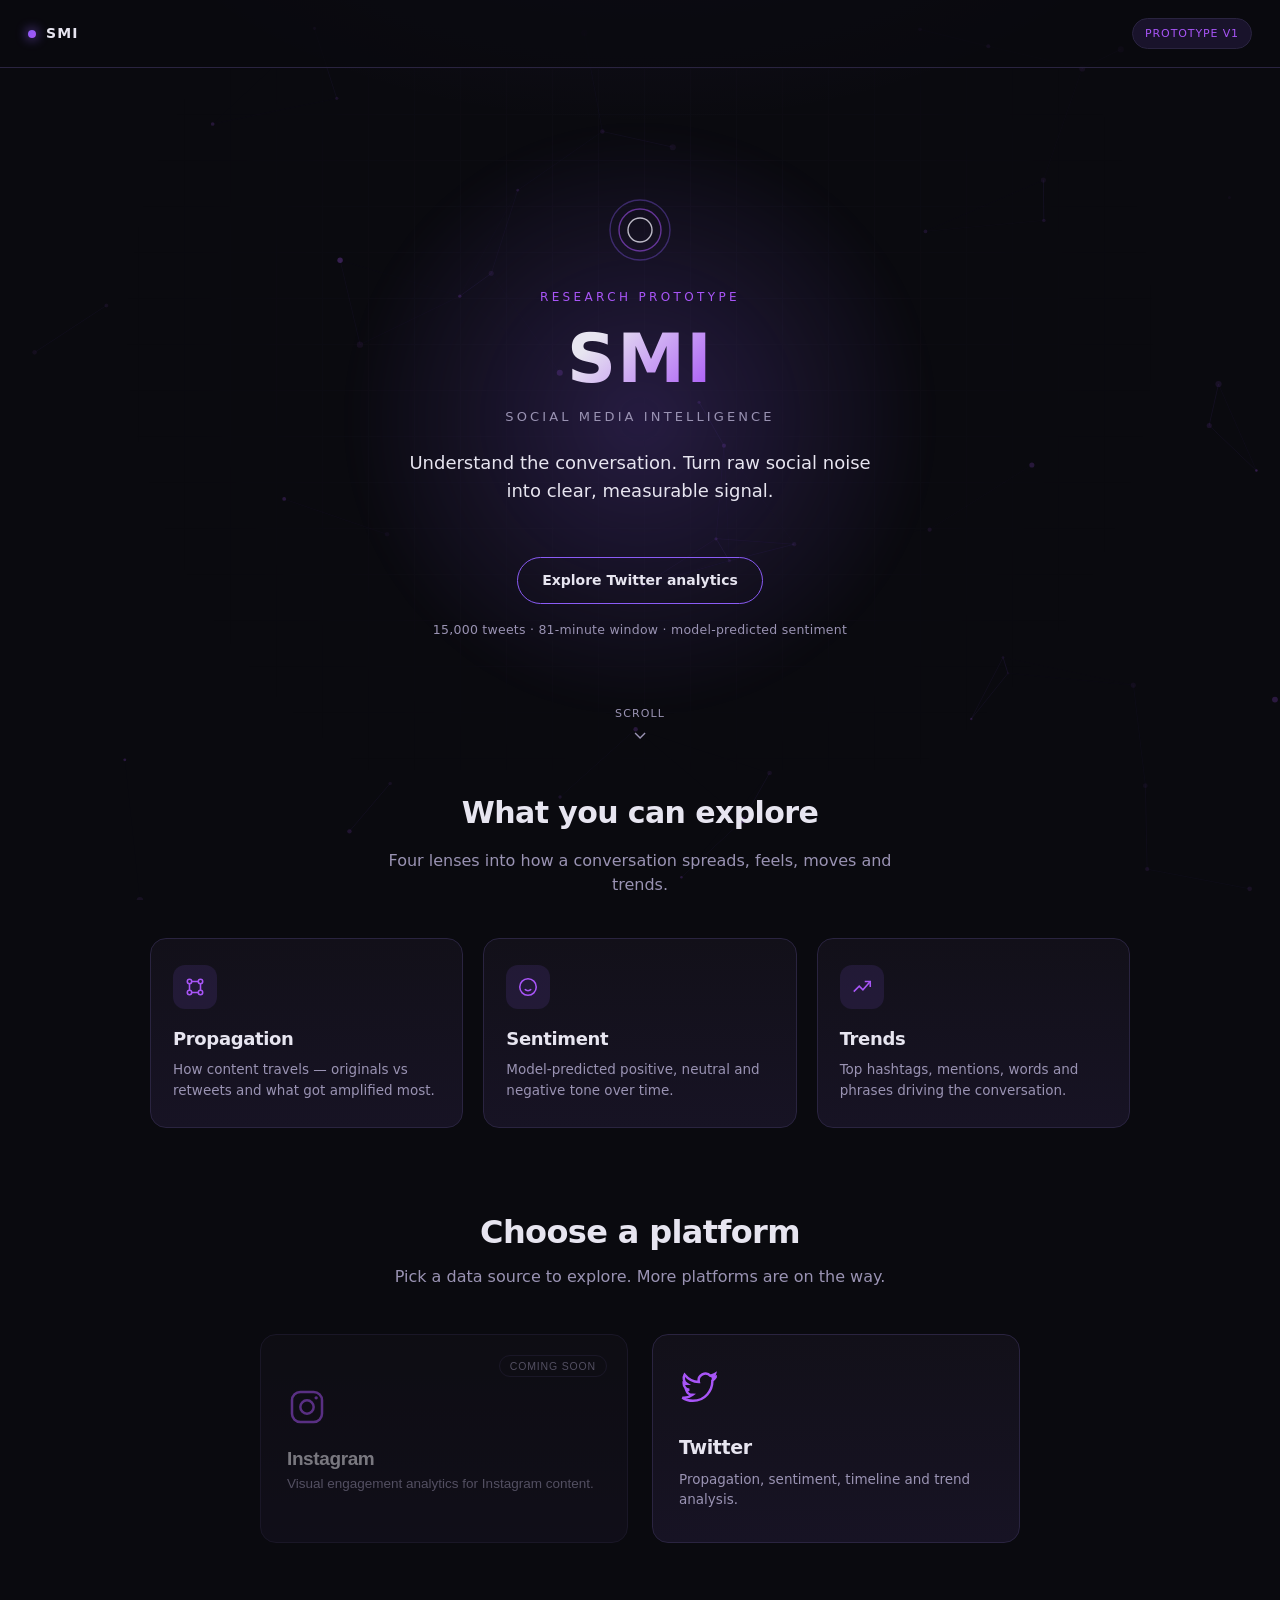
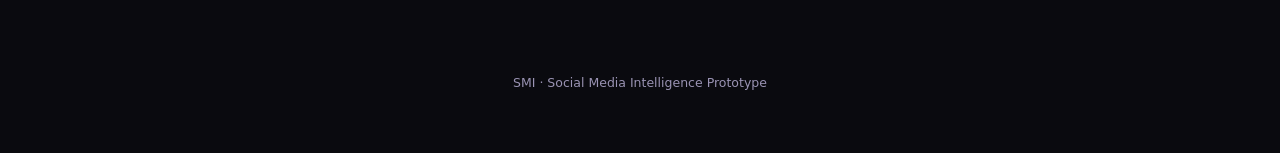
==== Frontend/index.html @ e68ddfcb "Add responsive Flask dashboard frontend, backend API, and consolidated sentiment model - Backend: Fl" ====
<!DOCTYPE html>
<html lang="en">
<head>
  <meta charset="UTF-8" />
  <meta name="viewport" content="width=device-width, initial-scale=1.0, maximum-scale=1.0, user-scalable=no, viewport-fit=cover" />
  <title>SMI — Social Media Intelligence</title>
  <link rel="stylesheet" href="assets/styles.css" />
</head>
<body>

<header class="site-header" id="header"></header>

<section class="hero">
  <div class="hero-glow" aria-hidden="true"></div>
  <div class="hero-grid" aria-hidden="true"></div>

  <div class="mark hero-in" style="--d:0.05s" aria-hidden="true">
    <svg width="64" height="64" viewBox="0 0 64 64" fill="none">
      <circle cx="32" cy="32" r="30" stroke="#8b5cf6" stroke-width="1.4" opacity="0.35"/>
      <circle cx="32" cy="32" r="21" stroke="#a855f7" stroke-width="1.4" opacity="0.55"/>
      <circle cx="32" cy="32" r="12" stroke="#e7e5f0" stroke-width="1.4" opacity="0.8"/>
    </svg>
  </div>

  <div class="hero-eyebrow hero-in" style="--d:0.12s">Research Prototype</div>
  <div class="wordmark hero-in" style="--d:0.18s">SMI</div>
  <div class="wordmark-sub hero-in" style="--d:0.24s">Social Media Intelligence</div>

  <p class="tagline hero-in" style="--d:0.32s">
    Understand the conversation. Turn raw social noise into clear,
    measurable signal.
  </p>

  <div class="hero-actions hero-in" style="--d:0.42s">
    <a class="btn" href="twitter.html">Explore Twitter analytics</a>
    <span class="hero-meta">15,000 tweets &middot; 81-minute window &middot; model-predicted sentiment</span>
  </div>

  <div class="scroll-cue" aria-hidden="true">
    <span>Scroll</span>
    <svg width="14" height="14" viewBox="0 0 14 14" fill="none"><path d="M2 5L7 10L12 5" stroke="currentColor" stroke-width="1.4"/></svg>
  </div>
</section>

<section class="container capabilities">
  <h2 class="reveal">What you can explore</h2>
  <p class="cap-sub reveal">Four lenses into how a conversation spreads, feels, moves and trends.</p>

  <div class="cap-grid">
    <a class="cap-card reveal" href="twitter.html">
      <div class="icon-wrap" aria-hidden="true">
        <svg width="22" height="22" viewBox="0 0 24 24" fill="none" stroke="currentColor" stroke-width="1.7">
          <circle cx="6" cy="6" r="2.4"/><circle cx="18" cy="6" r="2.4"/><circle cx="6" cy="18" r="2.4"/><circle cx="18" cy="18" r="2.4"/>
          <path d="M8 6h8M6 8v8M18 8v8M8 18h8"/>
        </svg>
      </div>
      <h3>Propagation</h3>
      <p>How content travels — originals vs retweets and what got amplified most.</p>
    </a>

    <a class="cap-card reveal" href="twitter.html">
      <div class="icon-wrap" aria-hidden="true">
        <svg width="22" height="22" viewBox="0 0 24 24" fill="none" stroke="currentColor" stroke-width="1.7">
          <circle cx="12" cy="12" r="9"/>
          <path d="M8.5 14.5c1 1 2.2 1.5 3.5 1.5s2.5-.5 3.5-1.5"/>
          <path d="M8.5 9.5h.01M15.5 9.5h.01"/>
        </svg>
      </div>
      <h3>Sentiment</h3>
      <p>Model-predicted positive, neutral and negative tone over time.</p>
    </a>

    <a class="cap-card reveal" href="twitter.html">
      <div class="icon-wrap" aria-hidden="true">
        <svg width="22" height="22" viewBox="0 0 24 24" fill="none" stroke="currentColor" stroke-width="1.7">
          <path d="M3 17l6-6 4 4 8-9"/>
          <path d="M15 6h6v6"/>
        </svg>
      </div>
      <h3>Trends</h3>
      <p>Top hashtags, mentions, words and phrases driving the conversation.</p>
    </a>
  </div>
</section>

<section class="chooser container">
  <h2 class="reveal">Choose a platform</h2>
  <p class="chooser-sub reveal">Pick a data source to explore. More platforms are on the way.</p>

  <div class="platform-grid">
    <button class="platform-card disabled reveal" type="button" aria-disabled="true" aria-label="Instagram analytics, coming soon">
      <span class="badge">Coming soon</span>
      <svg class="icon" viewBox="0 0 24 24" fill="none" stroke="currentColor" stroke-width="1.5">
        <rect x="3" y="3" width="18" height="18" rx="5"/>
        <circle cx="12" cy="12" r="4"/>
        <circle cx="17.5" cy="6.5" r="1" fill="currentColor" stroke="none"/>
      </svg>
      <h3>Instagram</h3>
      <p>Visual engagement analytics for Instagram content.</p>
    </button>

    <a class="platform-card reveal" href="twitter.html" aria-label="Open Twitter analytics">
      <svg class="icon" viewBox="0 0 24 24" fill="none" stroke="currentColor" stroke-width="1.5">
        <path d="M22 5.9c-.7.3-1.5.6-2.3.7.8-.5 1.5-1.3 1.8-2.3-.8.5-1.7.8-2.6 1a4.1 4.1 0 0 0-7 3.7A11.6 11.6 0 0 1 3.4 4.6a4.1 4.1 0 0 0 1.3 5.5c-.7 0-1.3-.2-1.9-.5v.1a4.1 4.1 0 0 0 3.3 4 4.2 4.2 0 0 1-1.8.1 4.1 4.1 0 0 0 3.8 2.9A8.3 8.3 0 0 1 2 18.4a11.6 11.6 0 0 0 6.3 1.9c7.5 0 11.7-6.3 11.7-11.7v-.5c.8-.6 1.5-1.3 2-2.1Z"/>
      </svg>
      <h3>Twitter</h3>
      <p>Propagation, sentiment, timeline and trend analysis.</p>
    </a>
  </div>
</section>

<footer class="site-footer container">
  <span class="footer-brand">SMI</span> &middot; Social Media Intelligence Prototype  
</footer>

<script src="assets/app.js"></script>
<script>
  SMI.renderHeader(document.getElementById("header"), { tag: "Prototype v1" });
  SMI.initReveal();
</script>
</body>
</html>
---- Frontend/assets/styles.css ----
/* ============================================================
   SMI Dashboard — shared theme
   ============================================================ */

:root {
  --bg: #0a0a0f;
  --surface: #121019;
  --surface-2: #171324;
  --border: #2a2440;
  --accent: #8b5cf6;
  --accent-2: #a855f7;
  --accent-soft: rgba(139, 92, 246, 0.12);
  --text: #e7e5f0;
  --text-dim: #9a93b3;
  --positive: #34d399;
  --neutral: #a855f7;
  --negative: #f87171;

  --ease: cubic-bezier(0.22, 1, 0.36, 1);
  --dur-fast: 180ms;
  --dur-med: 320ms;
  --dur-slow: 650ms;
}

* {
  box-sizing: border-box;
}

html {
  scroll-behavior: smooth;
}

body {
  margin: 0;
  position: relative;
  z-index: 0;
  background: var(--bg);
  color: var(--text);
  font-family: "Inter", "Geist", system-ui, -apple-system, "Segoe UI", sans-serif;
  font-weight: 400;
  line-height: 1.55;
  -webkit-font-smoothing: antialiased;
  min-height: 100vh;
  background-image:
    radial-gradient(ellipse 900px 500px at 50% -10%, rgba(139, 92, 246, 0.10), transparent 60%);
  background-repeat: no-repeat;
}

h1, h2, h3, h4 {
  font-weight: 700;
  letter-spacing: -0.02em;
  margin: 0 0 0.4em 0;
  color: var(--text);
}

a {
  color: inherit;
  text-decoration: none;
}

p {
  color: var(--text-dim);
  margin: 0 0 1em 0;
}

.container {
  max-width: 1180px;
  margin: 0 auto;
  padding: 0 28px;
}

/* ---------------- Header / nav ---------------- */

.site-header {
  position: sticky;
  top: 0;
  z-index: 40;
  display: flex;
  align-items: center;
  justify-content: space-between;
  padding: 18px 28px;
  background: rgba(10, 10, 15, 0.75);
  backdrop-filter: blur(10px);
  border-bottom: 1px solid var(--border);
}

.site-header .brand {
  display: flex;
  align-items: center;
  gap: 10px;
  font-weight: 700;
  letter-spacing: 0.08em;
  font-size: 14px;
  text-transform: uppercase;
  color: var(--text);
}

.site-header .brand .dot {
  width: 8px;
  height: 8px;
  border-radius: 50%;
  background: linear-gradient(135deg, var(--accent), var(--accent-2));
  box-shadow: 0 0 12px var(--accent);
}

.back-link {
  display: inline-flex;
  align-items: center;
  gap: 6px;
  font-size: 14px;
  color: var(--text-dim);
  padding: 8px 14px;
  border-radius: 999px;
  border: 1px solid var(--border);
  transition: color var(--dur-fast) var(--ease), border-color var(--dur-fast) var(--ease), background var(--dur-fast) var(--ease);
}

.back-link:hover {
  color: var(--text);
  border-color: var(--accent);
  background: var(--accent-soft);
}

.page-title-block {
  padding: 56px 0 28px 0;
}

.page-title-block .eyebrow {
  display: inline-block;
  font-size: 12px;
  letter-spacing: 0.14em;
  text-transform: uppercase;
  color: var(--accent-2);
  margin-bottom: 10px;
}

.page-title-block h1 {
  font-size: clamp(28px, 4vw, 40px);
}

.page-title-block .sub {
  max-width: 620px;
  font-size: 15px;
}

/* ---------------- Buttons ---------------- */

.btn {
  display: inline-flex;
  align-items: center;
  justify-content: center;
  gap: 8px;
  font-family: inherit;
  font-weight: 600;
  font-size: 14px;
  padding: 12px 24px;
  border-radius: 999px;
  border: 1px solid var(--accent);
  background: transparent;
  color: var(--text);
  cursor: pointer;
  position: relative;
  overflow: hidden;
  transition: color var(--dur-fast) var(--ease), border-color var(--dur-fast) var(--ease), box-shadow var(--dur-fast) var(--ease), transform var(--dur-fast) var(--ease);
}

.btn::before {
  content: "";
  position: absolute;
  inset: 0;
  background: linear-gradient(135deg, var(--accent), var(--accent-2));
  opacity: 0;
  transition: opacity var(--dur-fast) var(--ease);
  z-index: -1;
}

.btn:hover {
  box-shadow: 0 0 24px rgba(139, 92, 246, 0.35);
  transform: translateY(-2px);
}

.btn:hover::before {
  opacity: 0.16;
}

.btn:active {
  transform: translateY(0);
}

/* ---------------- Cards ---------------- */

.card {
  background: linear-gradient(180deg, var(--surface), var(--surface-2));
  border: 1px solid var(--border);
  border-radius: 16px;
  padding: 24px;
  position: relative;
  transition: transform var(--dur-med) var(--ease), border-color var(--dur-med) var(--ease), box-shadow var(--dur-med) var(--ease);
}

.card:hover {
  transform: translateY(-4px);
  border-color: rgba(139, 92, 246, 0.55);
  box-shadow: 0 12px 32px -12px rgba(139, 92, 246, 0.30);
}

/* reveal-on-scroll base state */
.reveal {
  opacity: 0;
  transform: translateY(16px);
  transition: opacity var(--dur-slow) var(--ease), transform var(--dur-slow) var(--ease);
}

.reveal.is-visible {
  opacity: 1;
  transform: translateY(0);
}

/* ---------------- KPI cards ---------------- */

.kpi-grid {
  display: grid;
  grid-template-columns: repeat(auto-fit, minmax(190px, 1fr));
  gap: 16px;
  margin-bottom: 32px;
}

.kpi-card {
  background: linear-gradient(180deg, var(--surface), var(--surface-2));
  border: 1px solid var(--border);
  border-radius: 16px;
  padding: 20px 22px;
  transition: transform var(--dur-med) var(--ease), border-color var(--dur-med) var(--ease);
}

.kpi-card:hover {
  transform: translateY(-3px);
  border-color: rgba(139, 92, 246, 0.5);
}

.kpi-card .label {
  font-size: 12px;
  letter-spacing: 0.08em;
  text-transform: uppercase;
  color: var(--text-dim);
  margin-bottom: 8px;
}

.kpi-card .value {
  font-size: 28px;
  font-weight: 700;
  color: var(--text);
  letter-spacing: -0.01em;
  background: linear-gradient(135deg, var(--text), var(--accent-2));
  -webkit-background-clip: text;
  background-clip: text;
}

.kpi-card .value.static-text {
  font-size: 16px;
  -webkit-text-fill-color: initial;
  background: none;
  color: var(--text);
}

/* ---------------- Chart panels ---------------- */

.chart-panel {
  margin-bottom: 28px;
}

.chart-panel h3 {
  font-size: 15px;
  font-weight: 600;
  color: var(--text);
  margin-bottom: 4px;
}

.chart-panel .chart-note {
  font-size: 13px;
  color: var(--text-dim);
  margin-bottom: 14px;
}

.chart-wrap {
  position: relative;
  height: 320px;
}

.chart-wrap.short {
  height: 260px;
}

.charts-grid {
  display: grid;
  grid-template-columns: repeat(auto-fit, minmax(360px, 1fr));
  gap: 20px;
  margin-bottom: 28px;
}

/* ---------------- Tables ---------------- */

.data-table {
  width: 100%;
  border-collapse: collapse;
  font-size: 13.5px;
}

.data-table th {
  text-align: left;
  color: var(--text-dim);
  font-weight: 600;
  font-size: 11.5px;
  letter-spacing: 0.06em;
  text-transform: uppercase;
  padding: 10px 12px;
  border-bottom: 1px solid var(--border);
}

.data-table td {
  padding: 10px 12px;
  border-bottom: 1px solid rgba(42, 36, 64, 0.5);
  color: var(--text);
  vertical-align: top;
}

.data-table tr:hover td {
  background: var(--accent-soft);
}

.data-table td.truncate {
  max-width: 420px;
  overflow: hidden;
  text-overflow: ellipsis;
  white-space: nowrap;
}

/* ---------------- Limitations banner ---------------- */

.limitations-banner {
  margin-top: 36px;
  margin-bottom: 20px;
  padding: 16px 20px;
  border: 1px solid var(--border);
  border-left: 3px solid var(--accent);
  border-radius: 12px;
  background: var(--surface);
  font-size: 13px;
  color: var(--text-dim);
}

.limitations-banner strong {
  color: var(--text);
  display: block;
  margin-bottom: 6px;
  font-size: 13px;
}

.limitations-banner ul {
  margin: 6px 0 0 0;
  padding-left: 18px;
}

.limitations-banner li {
  margin-bottom: 3px;
}

/* ---------------- States: loading / error ---------------- */

.state-msg {
  display: flex;
  flex-direction: column;
  align-items: center;
  justify-content: center;
  gap: 10px;
  padding: 60px 20px;
  color: var(--text-dim);
  text-align: center;
}

.state-msg .spinner {
  width: 22px;
  height: 22px;
  border-radius: 50%;
  border: 2px solid var(--border);
  border-top-color: var(--accent);
  animation: spin 800ms linear infinite;
}

@keyframes spin {
  to { transform: rotate(360deg); }
}

.state-msg.error {
  color: var(--negative);
}

.state-msg .hint {
  font-size: 12.5px;
  color: var(--text-dim);
}

code.inline {
  background: var(--surface-2);
  border: 1px solid var(--border);
  border-radius: 6px;
  padding: 2px 6px;
  font-size: 12px;
}

/* ---------------- Footer ---------------- */

footer.site-footer {
  padding: 40px 0 60px 0;
  text-align: center;
  color: var(--text-dim);
  font-size: 12.5px;
}

/* ---------------- Landing page ---------------- */

.hero {
  position: relative;
  min-height: 78vh;
  display: flex;
  flex-direction: column;
  align-items: center;
  justify-content: center;
  text-align: center;
  padding: 40px 24px;
  overflow: hidden;
}

.hero-glow {
  position: absolute;
  top: 50%;
  left: 50%;
  width: 640px;
  height: 640px;
  transform: translate(-50%, -50%);
  background: radial-gradient(circle, rgba(139, 92, 246, 0.22), transparent 65%);
  filter: blur(10px);
  animation: pulse-glow 7s ease-in-out infinite;
  pointer-events: none;
}

@keyframes pulse-glow {
  0%, 100% { opacity: 0.7; transform: translate(-50%, -50%) scale(1); }
  50% { opacity: 1; transform: translate(-50%, -50%) scale(1.08); }
}

.mark {
  position: relative;
  display: flex;
  gap: 6px;
  margin-bottom: 26px;
  animation: float-mark 6s ease-in-out infinite;
}

/* faint drifting "node" field behind everything (complementary, not focal) */
#bg-canvas {
  position: fixed;
  inset: 0;
  z-index: -1;
  pointer-events: none;
}

@keyframes float-mark {
  0%, 100% { transform: translateY(0); }
  50% { transform: translateY(-6px); }
}

.mark svg { display: block; }

.wordmark {
  font-size: clamp(40px, 8vw, 68px);
  font-weight: 700;
  letter-spacing: 0.02em;
  line-height: 1;
  background: linear-gradient(135deg, var(--text) 20%, var(--accent-2) 100%);
  -webkit-background-clip: text;
  background-clip: text;
  -webkit-text-fill-color: transparent;
}

.wordmark-sub {
  margin-top: 14px;
  font-size: 13px;
  letter-spacing: 0.24em;
  text-transform: uppercase;
  color: var(--text-dim);
}

.tagline {
  margin-top: 22px;
  font-size: 18px;
  color: var(--text);
  font-weight: 400;
  max-width: 480px;
}

.scroll-cue {
  position: absolute;
  bottom: 28px;
  left: 50%;
  transform: translateX(-50%);
  display: flex;
  flex-direction: column;
  align-items: center;
  gap: 6px;
  font-size: 11px;
  letter-spacing: 0.1em;
  text-transform: uppercase;
  color: var(--text-dim);
  animation: bob 2.2s ease-in-out infinite;
}

@keyframes bob {
  0%, 100% { transform: translate(-50%, 0); }
  50% { transform: translate(-50%, 6px); }
}

.chooser {
  padding: 70px 0 90px 0;
}

.chooser h2 {
  text-align: center;
  font-size: clamp(24px, 3.4vw, 32px);
  margin-bottom: 8px;
}

.chooser .chooser-sub {
  text-align: center;
  margin-bottom: 44px;
}

.platform-grid {
  display: grid;
  grid-template-columns: repeat(auto-fit, minmax(280px, 1fr));
  gap: 24px;
  max-width: 760px;
  margin: 0 auto;
}

.platform-card {
  background: linear-gradient(180deg, var(--surface), var(--surface-2));
  border: 1px solid var(--border);
  border-radius: 16px;
  padding: 32px 26px;
  text-align: left;
  cursor: pointer;
  transition: transform var(--dur-med) var(--ease), border-color var(--dur-med) var(--ease), box-shadow var(--dur-med) var(--ease);
  position: relative;
  overflow: hidden;
}

.platform-card:not(.disabled):hover {
  transform: translateY(-4px);
  border-color: var(--accent);
  box-shadow: 0 16px 40px -16px rgba(139, 92, 246, 0.4);
}

.platform-card .icon {
  width: 40px;
  height: 40px;
  margin-bottom: 18px;
  color: var(--accent-2);
}

.platform-card h3 {
  font-size: 19px;
  margin-bottom: 6px;
}

.platform-card p {
  font-size: 13.5px;
  margin: 0;
}

.platform-card.disabled {
  cursor: not-allowed;
  opacity: 0.5;
}

.platform-card .badge {
  position: absolute;
  top: 20px;
  right: 20px;
  font-size: 10.5px;
  letter-spacing: 0.08em;
  text-transform: uppercase;
  padding: 4px 10px;
  border-radius: 999px;
  border: 1px solid var(--border);
  color: var(--text-dim);
}

/* ---------------- Hub option cards ---------------- */

.option-grid {
  display: grid;
  grid-template-columns: repeat(auto-fit, minmax(240px, 1fr));
  gap: 20px;
  padding-bottom: 60px;
}

.option-card {
  background: linear-gradient(180deg, var(--surface), var(--surface-2));
  border: 1px solid var(--border);
  border-radius: 16px;
  padding: 28px 24px;
  display: block;
  transition: transform var(--dur-med) var(--ease), border-color var(--dur-med) var(--ease), box-shadow var(--dur-med) var(--ease);
}

.option-card:hover {
  transform: translateY(-4px);
  border-color: var(--accent);
  box-shadow: 0 16px 40px -16px rgba(139, 92, 246, 0.4);
  background: linear-gradient(180deg, var(--surface-2), var(--accent-soft));
}

.option-card .icon-wrap {
  width: 44px;
  height: 44px;
  border-radius: 12px;
  display: flex;
  align-items: center;
  justify-content: center;
  background: var(--accent-soft);
  color: var(--accent-2);
  margin-bottom: 18px;
}

.option-card h3 {
  font-size: 18px;
  margin-bottom: 6px;
}

.option-card p {
  font-size: 13.5px;
  margin: 0;
}

/* ---------------- Responsive ---------------- */

/* Tablet and below */
@media (max-width: 960px) {
  .container { padding: 0 22px; }
  .site-header { padding: 16px 22px; }
  .charts-grid { grid-template-columns: repeat(auto-fit, minmax(300px, 1fr)); }
}

/* Large phone and below */
@media (max-width: 760px) {
  .page-title-block { padding: 40px 0 22px; }
  .chooser { padding: 56px 0 72px; }
  .card { padding: 20px; }
  .kpi-grid { grid-template-columns: repeat(2, 1fr); }
  .charts-grid { grid-template-columns: 1fr; }
  .platform-grid { grid-template-columns: 1fr; max-width: 420px; }
  .option-grid { grid-template-columns: 1fr; }
  .cap-grid { grid-template-columns: 1fr; max-width: 420px; }
  .chart-wrap { height: 280px; }
  .chart-wrap.short { height: 240px; }
  .hero { min-height: 70vh; padding: 32px 18px; }
  .site-header { flex-wrap: wrap; gap: 10px; }
  .data-table { display: block; width: 100%; overflow-x: auto; }
  .net-svg { width: 680px; max-width: none; }
}

/* Small phone */
@media (max-width: 480px) {
  .container { padding: 0 16px; }
  .site-header { padding: 12px 16px; }
  .site-header .brand { font-size: 12px; }
  .brand-tag { display: none; }
  .kpi-grid { grid-template-columns: 1fr 1fr; }
  .kpi-card { padding: 16px; }
  .kpi-card .value { font-size: 22px; }
  .hero-glow { width: 86vw; height: 86vw; }
  .wordmark { letter-spacing: 0; }
  .chart-wrap { height: 240px; }
  .chart-wrap.short { height: 210px; }
  .page-title-block h1 { font-size: 26px; }
  .footer-brand { display: block; }
  .cap-card,
  .option-card,
  .platform-card { padding: 22px 18px; }
}

/* Very small phone */
@media (max-width: 360px) {
  .kpi-grid { grid-template-columns: 1fr; }
}

/* ---------------- Reduced motion ---------------- */

@media (prefers-reduced-motion: reduce) {
  *, *::before, *::after {
    animation-duration: 0.001ms !important;
    animation-iteration-count: 1 !important;
    transition-duration: 0.001ms !important;
    scroll-behavior: auto !important;
  }
  .reveal {
    transform: none !important;
  }
  .card:hover, .kpi-card:hover, .platform-card:hover, .option-card:hover, .btn:hover {
    transform: none !important;
  }
  .net-pulse { display: none !important; }
}

/* ---------------- Header right cluster ---------------- */

.site-header .header-right {
  display: flex;
  align-items: center;
  gap: 12px;
}

.brand-tag {
  font-size: 11px;
  letter-spacing: 0.08em;
  text-transform: uppercase;
  color: var(--accent-2);
  padding: 6px 12px;
  border-radius: 999px;
  border: 1px solid var(--border);
  background: var(--accent-soft);
}

/* ---------------- Landing: enhanced branding ---------------- */

.hero-grid {
  position: absolute;
  inset: 0;
  background-image:
    linear-gradient(var(--border) 1px, transparent 1px),
    linear-gradient(90deg, var(--border) 1px, transparent 1px);
  background-size: 46px 46px;
  opacity: 0.16;
  -webkit-mask-image: radial-gradient(circle at 50% 38%, #000 0%, transparent 68%);
  mask-image: radial-gradient(circle at 50% 38%, #000 0%, transparent 68%);
  pointer-events: none;
}

.hero-eyebrow {
  position: relative;
  font-size: 12px;
  letter-spacing: 0.28em;
  text-transform: uppercase;
  color: var(--accent-2);
  margin-bottom: 18px;
}

.hero-actions {
  position: relative;
  margin-top: 34px;
  display: flex;
  flex-direction: column;
  align-items: center;
  gap: 16px;
}

.hero-meta {
  font-size: 12.5px;
  letter-spacing: 0.02em;
  color: var(--text-dim);
}

/* staggered hero entrance (above the fold, so animate on load) */
.hero-in {
  opacity: 0;
  transform: translateY(16px);
  animation: hero-in var(--dur-slow) var(--ease) forwards;
  animation-delay: var(--d, 0s);
}

@keyframes hero-in {
  to { opacity: 1; transform: translateY(0); }
}

/* Capability teaser strip */
.capabilities {
  padding: 20px 0 10px 0;
}

.capabilities h2 {
  text-align: center;
  font-size: clamp(22px, 3vw, 30px);
}

.cap-sub {
  text-align: center;
  max-width: 560px;
  margin: 0 auto 40px auto;
}

.cap-grid {
  display: grid;
  grid-template-columns: repeat(auto-fit, minmax(240px, 1fr));
  gap: 20px;
  max-width: 980px;
  margin: 0 auto;
}

.cap-card {
  background: linear-gradient(180deg, var(--surface), var(--surface-2));
  border: 1px solid var(--border);
  border-radius: 16px;
  padding: 26px 22px;
  display: block;
  transition: transform var(--dur-med) var(--ease), border-color var(--dur-med) var(--ease), box-shadow var(--dur-med) var(--ease), background var(--dur-med) var(--ease);
}

.cap-card:hover {
  transform: translateY(-4px);
  border-color: var(--accent);
  box-shadow: 0 16px 40px -16px rgba(139, 92, 246, 0.4);
  background: linear-gradient(180deg, var(--surface-2), var(--accent-soft));
}

.cap-card .icon-wrap {
  width: 44px;
  height: 44px;
  border-radius: 12px;
  display: flex;
  align-items: center;
  justify-content: center;
  background: var(--accent-soft);
  color: var(--accent-2);
  margin-bottom: 16px;
}

.cap-card h3 {
  font-size: 18px;
  margin-bottom: 6px;
}

.cap-card p {
  font-size: 13.5px;
  margin: 0;
}

/* ---------------- Smooth page fade ---------------- */

body {
  animation: page-fade-in var(--dur-slow) var(--ease) both;
}

@keyframes page-fade-in {
  from { opacity: 0; transform: translateY(10px); }
  to { opacity: 1; transform: none; }
}

body.is-leaving {
  opacity: 0;
  transform: translateY(-6px);
  transition: opacity 0.32s var(--ease), transform 0.32s var(--ease);
}

/* ---------------- Propagation network ---------------- */

.net-wrap {
  width: 100%;
  max-width: 860px;
  margin: 6px auto 0;
  overflow-x: auto;
  -webkit-overflow-scrolling: touch;
}

.net-svg {
  width: 100%;
  max-width: 860px;
  height: auto;
  display: block;
  margin: 0 auto;
  overflow: visible;
}

.net-edge {
  fill: none;
  stroke: var(--border);
  stroke-width: 1.2;
  opacity: 0.55;
}

.net-edge.ring {
  stroke: rgba(139, 92, 246, 0.20);
  stroke-width: 1;
}

.net-pulse {
  fill: var(--accent-2);
  filter: drop-shadow(0 0 5px var(--accent));
}

.net-node {
  cursor: pointer;
}

.net-node .net-dot {
  fill: #7c3aed;
  stroke: var(--accent-2);
  stroke-width: 1.5;
  transition: filter var(--dur-fast) var(--ease), r var(--dur-fast) var(--ease);
}

.net-node.hub .net-dot {
  fill: var(--accent-2);
  stroke: #e9d5ff;
  stroke-width: 2;
}

.net-node:hover .net-dot {
  filter: drop-shadow(0 0 12px var(--accent));
}

.net-label {
  fill: var(--text-dim);
  font-size: 11px;
  font-family: inherit;
  pointer-events: none;
  transition: fill var(--dur-fast) var(--ease);
}

.net-node.hub .net-label {
  fill: var(--text);
  font-size: 13px;
  font-weight: 600;
}

.net-node:hover .net-label {
  fill: var(--text);
}

/* Stop the hero scroll-cue from sliding on desktop views */
@media (min-width: 961px) {
  .scroll-cue {
    animation: none;
  }
}
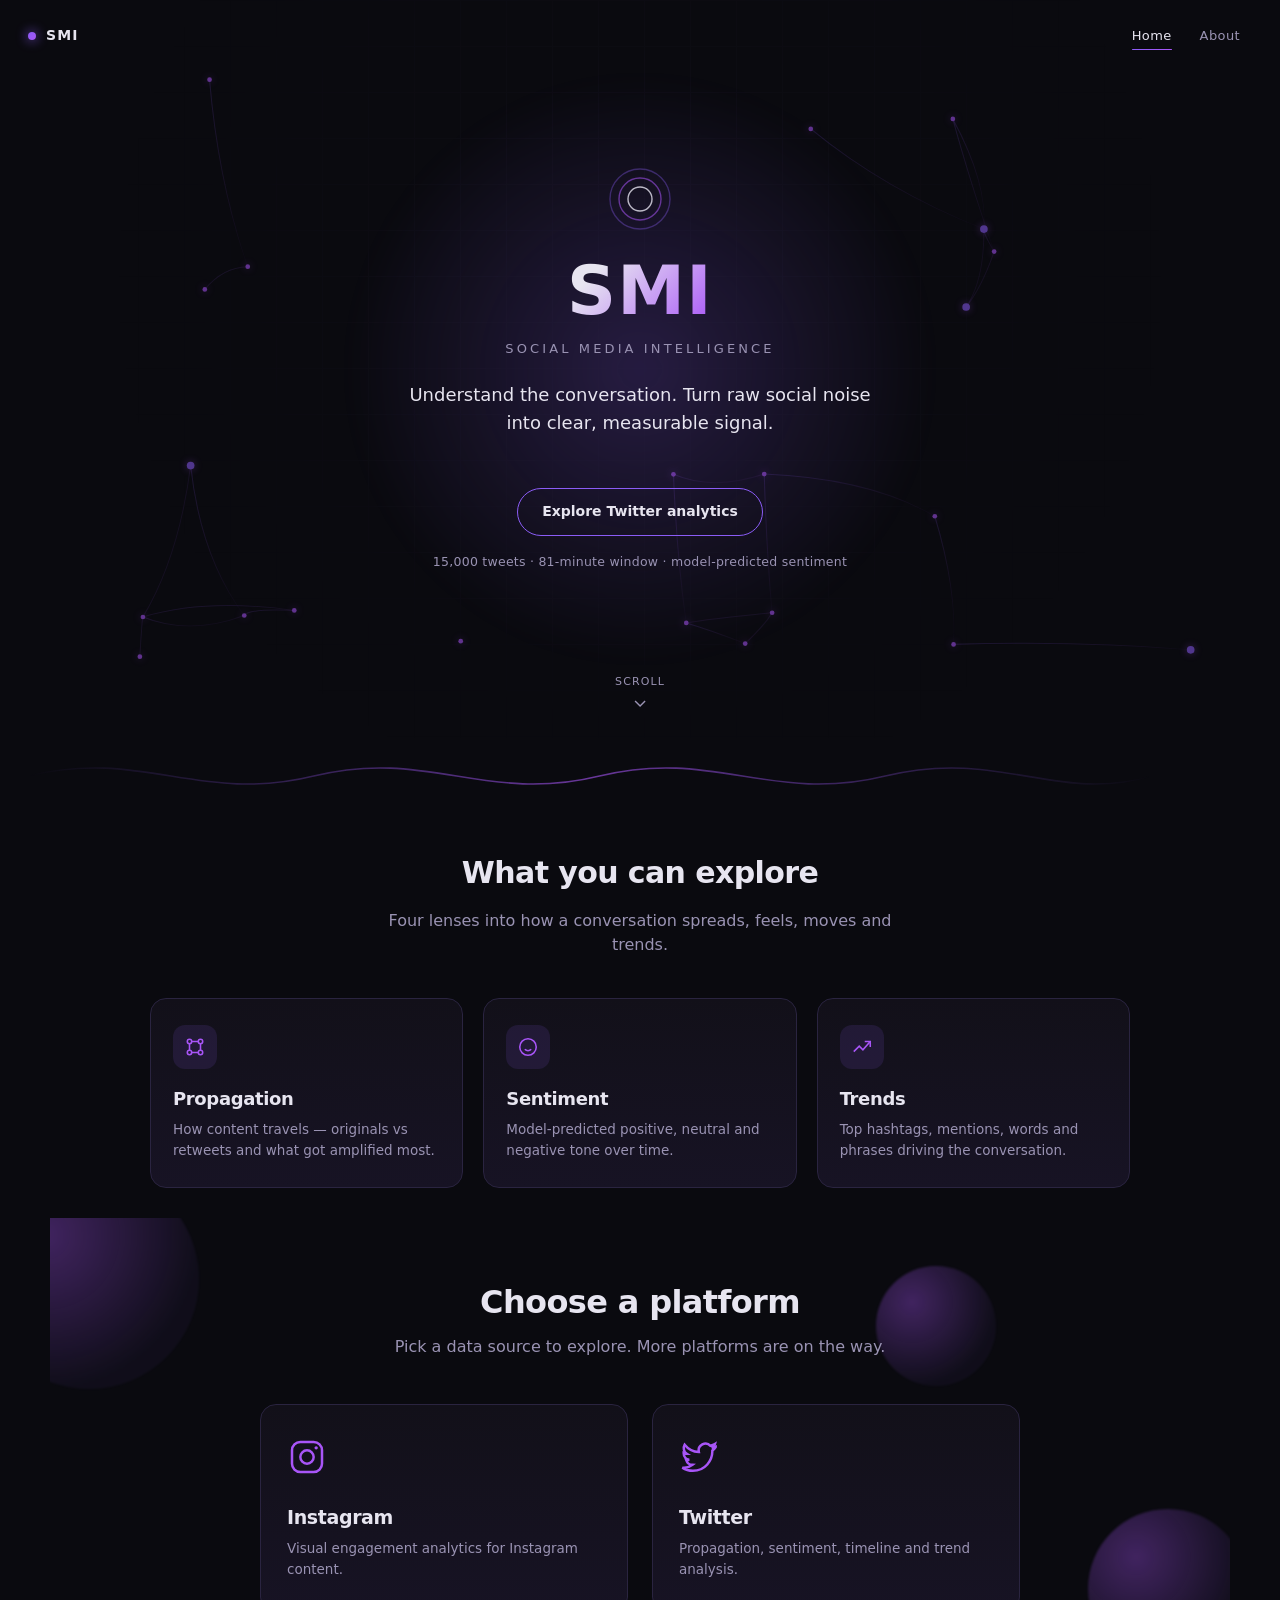
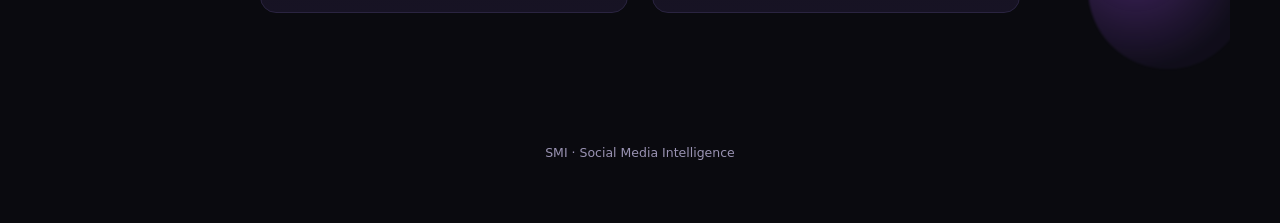
==== commit a137e80a: "update: apply responsive and styling changes across all pages" ====
--- a/Frontend/index.html
+++ b/Frontend/index.html
@@ -1,18 +1,197 @@
 <!DOCTYPE html>
 <html lang="en">
 <head>
-  <meta charset="UTF-8" />
-  <meta name="viewport" content="width=device-width, initial-scale=1.0, maximum-scale=1.0, user-scalable=no, viewport-fit=cover" />
-  <title>SMI — Social Media Intelligence</title>
-  <link rel="stylesheet" href="assets/styles.css" />
+<meta charset="UTF-8" />
+<meta name="viewport" content="width=device-width, initial-scale=1.0, maximum-scale=1.0, user-scalable=no, viewport-fit=cover" />
+<title>SMI — Social Media Intelligence</title>
+<style>
+/* ============================================================
+   SMI — theme tokens
+   ============================================================ */
+:root{
+  --bg:#0a0a0f; --surface:#121019; --surface-2:#171324; --border:#2a2440;
+  --accent:#8b5cf6; --accent-2:#a855f7; --accent-soft:rgba(139,92,246,.12);
+  --text:#e7e5f0; --text-dim:#9a93b3;
+  --positive:#34d399; --negative:#f87171;
+  --ease:cubic-bezier(.22,1,.36,1); --dur-fast:180ms; --dur-med:320ms; --dur-slow:650ms;
+}
+*{box-sizing:border-box}
+html{scroll-behavior:smooth}
+body{
+  margin:0; position:relative; z-index:0; background:var(--bg); color:var(--text);
+  font-family:"Inter","Geist",system-ui,-apple-system,"Segoe UI",sans-serif;
+  line-height:1.55; -webkit-font-smoothing:antialiased; min-height:100vh;
+  overflow-x:hidden;
+  animation:page-fade-in var(--dur-slow) var(--ease) both;
+}
+@keyframes page-fade-in{from{opacity:0;transform:translateY(10px)}to{opacity:1;transform:none}}
+body.is-leaving{opacity:0;transform:translateY(-6px);transition:opacity .32s var(--ease),transform .32s var(--ease)}
+h1,h2,h3,h4{font-weight:700;letter-spacing:-.02em;margin:0 0 .4em 0;color:var(--text)}
+a{color:inherit;text-decoration:none}
+p{color:var(--text-dim);margin:0 0 1em 0}
+.container{max-width:1180px;margin:0 auto;padding:0 28px;position:relative;z-index:1}
+
+/* ---------------- Header (no bar — flows with the page) ---------------- */
+.site-header{
+  position:absolute; top:0; left:0; right:0; z-index:40;
+  display:flex; align-items:center; justify-content:space-between;
+  padding:20px 28px;
+}
+.site-header .brand{display:flex;align-items:center;gap:10px;font-weight:700;letter-spacing:.08em;font-size:14px;text-transform:uppercase;color:var(--text)}
+.site-header .brand .dot{width:8px;height:8px;border-radius:50%;background:linear-gradient(135deg,var(--accent),var(--accent-2));box-shadow:0 0 12px var(--accent)}
+.site-header .header-nav{display:flex;align-items:center;gap:4px}
+.site-header .nav-link{
+  position:relative; font-size:13px; letter-spacing:.03em; color:var(--text-dim);
+  padding:6px 12px; border-radius:999px;
+  transition:color var(--dur-fast) var(--ease), background var(--dur-fast) var(--ease);
+}
+.site-header .nav-link:hover{color:var(--text); background:var(--accent-soft)}
+.site-header .nav-link.active{color:var(--text)}
+.site-header .nav-link.active::after{
+  content:""; position:absolute; left:12px; right:12px; bottom:2px; height:1px;
+  background:linear-gradient(90deg,var(--accent),var(--accent-2)); border-radius:1px;
+}
+
+/* ---------------- Ambient network canvas (whole page) ---------------- */
+#bg-canvas{position:fixed;inset:0;z-index:-2;pointer-events:none}
+
+/* ---------------- Drifting engagement glyphs (whole page) ---------------- */
+#signal-field{position:fixed;inset:0;z-index:-1;pointer-events:none;overflow:hidden}
+.signal-glyph{position:absolute;bottom:-40px;opacity:0;filter:drop-shadow(0 0 6px rgba(139,92,246,.25));animation:signal-rise linear infinite}
+@keyframes signal-rise{
+  0%{transform:translateY(0) scale(.8) rotate(0deg);opacity:0}
+  8%{opacity:.55}
+  85%{opacity:.35}
+  100%{transform:translateY(-115vh) scale(1.05) rotate(8deg);opacity:0}
+}
+
+/* ---------------- Hero ---------------- */
+.hero{position:relative;min-height:82vh;display:flex;flex-direction:column;align-items:center;justify-content:center;text-align:center;padding:40px 24px;overflow:hidden}
+.hero-glow{position:absolute;top:50%;left:50%;width:640px;height:640px;transform:translate(-50%,-50%);background:radial-gradient(circle,rgba(139,92,246,.22),transparent 65%);filter:blur(10px);animation:pulse-glow 7s ease-in-out infinite;pointer-events:none}
+@keyframes pulse-glow{0%,100%{opacity:.7;transform:translate(-50%,-50%) scale(1)}50%{opacity:1;transform:translate(-50%,-50%) scale(1.08)}}
+.hero-grid{position:absolute;inset:0;background-image:linear-gradient(var(--border) 1px,transparent 1px),linear-gradient(90deg,var(--border) 1px,transparent 1px);background-size:46px 46px;opacity:.16;-webkit-mask-image:radial-gradient(circle at 50% 38%,#000 0%,transparent 68%);mask-image:radial-gradient(circle at 50% 38%,#000 0%,transparent 68%);pointer-events:none}
+
+/* constellation graph behind the hero copy — the page's signature element */
+.hero-constellation{position:absolute;inset:0;width:100%;height:100%;overflow:visible;pointer-events:none;opacity:.55}
+.hc-edge{fill:none;stroke:url(#hcEdgeGrad);stroke-width:1;opacity:.5}
+.hc-node{fill:var(--accent-2);filter:drop-shadow(0 0 4px rgba(168,85,247,.6))}
+.hc-node.big{fill:var(--accent)}
+.hc-node.pulse{animation:hc-pulse 3.2s ease-in-out infinite}
+@keyframes hc-pulse{0%,100%{opacity:.5;r:2.4}50%{opacity:1;r:3.4}}
+
+.mark{position:relative;display:flex;gap:6px;margin-bottom:26px;animation:float-mark 6s ease-in-out infinite;z-index:1}
+@keyframes float-mark{0%,100%{transform:translateY(0)}50%{transform:translateY(-6px)}}
+.mark svg{display:block}
+.hero-eyebrow{position:relative;z-index:1;font-size:12px;letter-spacing:.28em;text-transform:uppercase;color:var(--accent-2);margin-bottom:18px}
+.wordmark{position:relative;z-index:1;font-size:clamp(40px,8vw,68px);font-weight:700;letter-spacing:.02em;line-height:1;background:linear-gradient(135deg,var(--text) 20%,var(--accent-2) 100%);-webkit-background-clip:text;background-clip:text;-webkit-text-fill-color:transparent}
+.wordmark-sub{position:relative;z-index:1;margin-top:14px;font-size:13px;letter-spacing:.24em;text-transform:uppercase;color:var(--text-dim)}
+.tagline{position:relative;z-index:1;margin-top:22px;font-size:18px;color:var(--text);font-weight:400;max-width:480px}
+.hero-actions{position:relative;z-index:1;margin-top:34px;display:flex;flex-direction:column;align-items:center;gap:16px}
+.hero-meta{font-size:12.5px;letter-spacing:.02em;color:var(--text-dim)}
+
+.btn{display:inline-flex;align-items:center;justify-content:center;gap:8px;font-family:inherit;font-weight:600;font-size:14px;padding:12px 24px;border-radius:999px;border:1px solid var(--accent);background:transparent;color:var(--text);cursor:pointer;position:relative;overflow:hidden;transition:color var(--dur-fast) var(--ease),border-color var(--dur-fast) var(--ease),box-shadow var(--dur-fast) var(--ease),transform var(--dur-fast) var(--ease)}
+.btn::before{content:"";position:absolute;inset:0;background:linear-gradient(135deg,var(--accent),var(--accent-2));opacity:0;transition:opacity var(--dur-fast) var(--ease);z-index:-1}
+.btn:hover{box-shadow:0 0 24px rgba(139,92,246,.35);transform:translateY(-2px)}
+.btn:hover::before{opacity:.16}
+.btn:active{transform:translateY(0)}
+.btn:focus-visible{outline:2px solid var(--accent-2);outline-offset:3px}
+
+.scroll-cue{position:absolute;bottom:28px;left:50%;transform:translateX(-50%);display:flex;flex-direction:column;align-items:center;gap:6px;font-size:11px;letter-spacing:.1em;text-transform:uppercase;color:var(--text-dim);animation:bob 2.2s ease-in-out infinite}
+@keyframes bob{0%,100%{transform:translate(-50%,0)}50%{transform:translate(-50%,6px)}}
+@media (min-width:961px){.scroll-cue{animation:none}}
+
+/* reveal-on-scroll */
+.reveal{opacity:0;transform:translateY(16px);transition:opacity var(--dur-slow) var(--ease),transform var(--dur-slow) var(--ease)}
+.reveal.is-visible{opacity:1;transform:translateY(0)}
+
+/* ---------------- Capabilities ---------------- */
+.capabilities{position:relative;padding:36px 0 30px 0;overflow:hidden}
+.cap-field{position:absolute;inset:-40px 0 -20px 0;pointer-events:none;overflow:hidden;z-index:0}
+.cap-chip{position:absolute;padding:6px 12px;border:1px solid var(--border);border-radius:999px;background:rgba(23,19,36,.5);color:var(--text-dim);font-size:11.5px;letter-spacing:.02em;white-space:nowrap;opacity:0;animation:chip-drift 16s ease-in-out infinite}
+@keyframes chip-drift{0%{opacity:0;transform:translate(0,10px)}10%{opacity:.5}50%{opacity:.7;transform:translate(var(--dx,14px),-8px)}90%{opacity:.4}100%{opacity:0;transform:translate(0,10px)}}
+.capabilities h2,.capabilities .cap-sub{position:relative;z-index:1}
+.capabilities h2{text-align:center;font-size:clamp(22px,3vw,30px)}
+.cap-sub{text-align:center;max-width:560px;margin:0 auto 40px auto}
+.cap-grid{position:relative;z-index:1;display:grid;grid-template-columns:repeat(auto-fit,minmax(240px,1fr));gap:20px;max-width:980px;margin:0 auto}
+.cap-card{background:linear-gradient(180deg,var(--surface),var(--surface-2));border:1px solid var(--border);border-radius:16px;padding:26px 22px;display:block;transition:transform var(--dur-med) var(--ease),border-color var(--dur-med) var(--ease),box-shadow var(--dur-med) var(--ease),background var(--dur-med) var(--ease)}
+.cap-card:hover{transform:translateY(-4px);border-color:var(--accent);box-shadow:0 16px 40px -16px rgba(139,92,246,.4);background:linear-gradient(180deg,var(--surface-2),var(--accent-soft))}
+.cap-card:focus-visible{outline:2px solid var(--accent-2);outline-offset:3px}
+.cap-card .icon-wrap{width:44px;height:44px;border-radius:12px;display:flex;align-items:center;justify-content:center;background:var(--accent-soft);color:var(--accent-2);margin-bottom:16px}
+.cap-card h3{font-size:18px;margin-bottom:6px}
+.cap-card p{font-size:13.5px;margin:0}
+
+/* ---------------- Divider waveform ---------------- */
+.wave-divider{position:relative;height:64px;margin:6px 0}
+.wave-divider svg{width:100%;height:100%;display:block}
+.wave-line{fill:none;stroke:url(#waveGrad);stroke-width:1.6;stroke-linecap:round}
+
+/* ---------------- Chooser ---------------- */
+.chooser{position:relative;padding:60px 0 90px 0;overflow:hidden}
+.chooser-field{position:absolute;inset:0;pointer-events:none;overflow:hidden;z-index:0}
+.chooser-orb{position:absolute;border-radius:50%;background:radial-gradient(circle at 30% 30%,rgba(168,85,247,.35),rgba(139,92,246,.05) 70%);filter:blur(1px);animation:orb-drift 22s ease-in-out infinite}
+@keyframes orb-drift{0%,100%{transform:translate(0,0)}50%{transform:translate(18px,-22px)}}
+.chooser h2,.chooser .chooser-sub{position:relative;z-index:1}
+.chooser h2{text-align:center;font-size:clamp(24px,3.4vw,32px);margin-bottom:8px}
+.chooser .chooser-sub{text-align:center;margin-bottom:44px}
+.platform-grid{position:relative;z-index:1;display:grid;grid-template-columns:repeat(auto-fit,minmax(280px,1fr));gap:24px;max-width:760px;margin:0 auto}
+.platform-card{background:linear-gradient(180deg,var(--surface),var(--surface-2));border:1px solid var(--border);border-radius:16px;padding:32px 26px;text-align:left;cursor:pointer;transition:transform var(--dur-med) var(--ease),border-color var(--dur-med) var(--ease),box-shadow var(--dur-med) var(--ease);position:relative;overflow:hidden;display:block}
+.platform-card:not(.disabled):hover{transform:translateY(-4px);border-color:var(--accent);box-shadow:0 16px 40px -16px rgba(139,92,246,.4)}
+.platform-card:focus-visible{outline:2px solid var(--accent-2);outline-offset:3px}
+.platform-card .icon{width:40px;height:40px;margin-bottom:18px;color:var(--accent-2)}
+.platform-card h3{font-size:19px;margin-bottom:6px}
+.platform-card p{font-size:13.5px;margin:0}
+.platform-card.disabled{cursor:not-allowed;opacity:.5}
+.platform-card .badge{position:absolute;top:20px;right:20px;font-size:10.5px;letter-spacing:.08em;text-transform:uppercase;padding:4px 10px;border-radius:999px;border:1px solid var(--border);color:var(--text-dim)}
+
+/* ---------------- Footer ---------------- */
+footer.site-footer{position:relative;z-index:1;padding:40px 0 60px 0;text-align:center;color:var(--text-dim);font-size:12.5px}
+
+/* ---------------- Responsive ---------------- */
+@media (max-width:960px){.container{padding:0 22px}.site-header{padding:16px 22px}}
+@media (max-width:760px){
+  .chooser{padding:56px 0 72px}
+  .platform-grid{grid-template-columns:1fr;max-width:420px}
+  .cap-grid{grid-template-columns:1fr;max-width:420px}
+  .hero{min-height:70vh;padding:32px 18px}
+  .site-header{flex-wrap:wrap;gap:10px}
+  .cap-chip{display:none}
+}
+@media (max-width:480px){
+  .container{padding:0 16px}.site-header{padding:12px 16px}.site-header .brand{font-size:12px}.brand-tag{display:none}
+  .hero-glow{width:86vw;height:86vw}.wordmark{letter-spacing:0}
+  .cap-card,.platform-card{padding:22px 18px}
+  .signal-glyph{transform:scale(.8)}
+}
+
+@media (prefers-reduced-motion:reduce){
+  *,*::before,*::after{animation-duration:.001ms !important;animation-iteration-count:1 !important;transition-duration:.001ms !important;scroll-behavior:auto !important}
+  .reveal{transform:none !important}
+  .cap-card:hover,.platform-card:hover,.btn:hover{transform:none !important}
+  #signal-field,.cap-chip,.chooser-orb,.hc-node.pulse{display:none !important}
+}
+</style>
 </head>
 <body>
+
+<canvas id="bg-canvas" aria-hidden="true"></canvas>
+<div id="signal-field" aria-hidden="true"></div>
 
 <header class="site-header" id="header"></header>
 
 <section class="hero">
   <div class="hero-glow" aria-hidden="true"></div>
   <div class="hero-grid" aria-hidden="true"></div>
+
+  <!-- signature element: a live-feeling constellation graph standing in for "the conversation" behind the wordmark -->
+  <svg class="hero-constellation" id="heroConstellation" viewBox="0 0 1200 700" preserveAspectRatio="xMidYMid slice" aria-hidden="true">
+    <defs>
+      <linearGradient id="hcEdgeGrad" x1="0" y1="0" x2="1" y2="1">
+        <stop offset="0" stop-color="#8b5cf6" stop-opacity="0.55"/>
+        <stop offset="1" stop-color="#a855f7" stop-opacity="0.05"/>
+      </linearGradient>
+    </defs>
+    <!-- populated by JS -->
+  </svg>
 
   <div class="mark hero-in" style="--d:0.05s" aria-hidden="true">
     <svg width="64" height="64" viewBox="0 0 64 64" fill="none">
@@ -22,8 +201,7 @@
     </svg>
   </div>
 
-  <div class="hero-eyebrow hero-in" style="--d:0.12s">Research Prototype</div>
-  <div class="wordmark hero-in" style="--d:0.18s">SMI</div>
+  <div class="wordmark hero-in" style="--d:0.12s">SMI</div>
   <div class="wordmark-sub hero-in" style="--d:0.24s">Social Media Intelligence</div>
 
   <p class="tagline hero-in" style="--d:0.32s">
@@ -42,7 +220,21 @@
   </div>
 </section>
 
+<div class="wave-divider container" aria-hidden="true">
+  <svg viewBox="0 0 1180 64" preserveAspectRatio="none">
+    <defs>
+      <linearGradient id="waveGrad" x1="0" y1="0" x2="1" y2="0">
+        <stop offset="0" stop-color="#8b5cf6" stop-opacity="0"/>
+        <stop offset="0.5" stop-color="#a855f7" stop-opacity="0.6"/>
+        <stop offset="1" stop-color="#8b5cf6" stop-opacity="0"/>
+      </linearGradient>
+    </defs>
+    <path class="wave-line" d="M0,32 C120,4 180,60 300,32 C420,4 480,60 600,32 C720,4 780,60 900,32 C1020,4 1080,60 1180,32" />
+  </svg>
+</div>
+
 <section class="container capabilities">
+  <div class="cap-field" id="capField" aria-hidden="true"></div>
   <h2 class="reveal">What you can explore</h2>
   <p class="cap-sub reveal">Four lenses into how a conversation spreads, feels, moves and trends.</p>
 
@@ -58,7 +250,7 @@
       <p>How content travels — originals vs retweets and what got amplified most.</p>
     </a>
 
-    <a class="cap-card reveal" href="twitter.html">
+    <a class="cap-card reveal" href="sentiment.html">
       <div class="icon-wrap" aria-hidden="true">
         <svg width="22" height="22" viewBox="0 0 24 24" fill="none" stroke="currentColor" stroke-width="1.7">
           <circle cx="12" cy="12" r="9"/>
@@ -70,7 +262,7 @@
       <p>Model-predicted positive, neutral and negative tone over time.</p>
     </a>
 
-    <a class="cap-card reveal" href="twitter.html">
+    <a class="cap-card reveal" href="trend.html">
       <div class="icon-wrap" aria-hidden="true">
         <svg width="22" height="22" viewBox="0 0 24 24" fill="none" stroke="currentColor" stroke-width="1.7">
           <path d="M3 17l6-6 4 4 8-9"/>
@@ -84,12 +276,12 @@
 </section>
 
 <section class="chooser container">
+  <div class="chooser-field" id="chooserField" aria-hidden="true"></div>
   <h2 class="reveal">Choose a platform</h2>
   <p class="chooser-sub reveal">Pick a data source to explore. More platforms are on the way.</p>
 
   <div class="platform-grid">
-    <button class="platform-card disabled reveal" type="button" aria-disabled="true" aria-label="Instagram analytics, coming soon">
-      <span class="badge">Coming soon</span>
+    <a class="platform-card reveal" href="instagram.html" aria-label="Open Instagram analytics">
       <svg class="icon" viewBox="0 0 24 24" fill="none" stroke="currentColor" stroke-width="1.5">
         <rect x="3" y="3" width="18" height="18" rx="5"/>
         <circle cx="12" cy="12" r="4"/>
@@ -97,7 +289,7 @@
       </svg>
       <h3>Instagram</h3>
       <p>Visual engagement analytics for Instagram content.</p>
-    </button>
+    </a>
 
     <a class="platform-card reveal" href="twitter.html" aria-label="Open Twitter analytics">
       <svg class="icon" viewBox="0 0 24 24" fill="none" stroke="currentColor" stroke-width="1.5">
@@ -110,13 +302,276 @@
 </section>
 
 <footer class="site-footer container">
-  <span class="footer-brand">SMI</span> &middot; Social Media Intelligence Prototype  
+  <span class="footer-brand">SMI</span> &middot; Social Media Intelligence
 </footer>
 
-<script src="assets/app.js"></script>
 <script>
-  SMI.renderHeader(document.getElementById("header"), { tag: "Prototype v1" });
-  SMI.initReveal();
+(function(){
+  "use strict";
+
+  const prefersReducedMotion =
+    window.matchMedia && window.matchMedia("(prefers-reduced-motion: reduce)").matches;
+
+  const palette = {
+    accent: "#8b5cf6",
+    accent2: "#a855f7",
+    text: "#e7e5f0",
+    textDim: "#9a93b3",
+  };
+
+  /* ---------------- Header ---------------- */
+  function renderHeader(container) {
+    const navLinks = [
+      { href: "index.html", label: "Home" },
+      { href: "about.html", label: "About" },
+    ];
+    const current = (location.pathname.split("/").pop() || "index.html").split("?")[0];
+    const nav = navLinks
+      .map((l) => `<a class="nav-link${l.href === current ? " active" : ""}" href="${l.href}">${escapeHTML(l.label)}</a>`)
+      .join("");
+    container.innerHTML = `
+      <div class="brand">
+        <span class="dot"></span>
+        <span>SMI</span>
+      </div>
+      <nav class="header-nav" aria-label="Primary">${nav}</nav>
+    `;
+  }
+
+  function escapeHTML(str) {
+    if (str === null || str === undefined) return "";
+    return String(str).replace(/&/g,"&amp;").replace(/</g,"&lt;").replace(/>/g,"&gt;").replace(/"/g,"&quot;");
+  }
+
+  /* ---------------- Scroll reveal ---------------- */
+  function initReveal(root = document) {
+    const items = root.querySelectorAll(".reveal");
+    if (!items.length) return;
+    if (prefersReducedMotion || !("IntersectionObserver" in window)) {
+      items.forEach((el) => el.classList.add("is-visible"));
+      return;
+    }
+    const observer = new IntersectionObserver((entries) => {
+      entries.forEach((entry) => {
+        if (entry.isIntersecting) {
+          entry.target.classList.add("is-visible");
+          observer.unobserve(entry.target);
+        }
+      });
+    }, { threshold: 0.12 });
+    items.forEach((el, i) => {
+      el.style.transitionDelay = `${Math.min(i, 10) * 60}ms`;
+      observer.observe(el);
+    });
+  }
+
+  /* ---------------- Page transition curtain ---------------- */
+  function initPageTransition() {
+    if (prefersReducedMotion) return;
+    document.addEventListener("click", (e) => {
+      const a = e.target.closest("a[href]");
+      if (!a) return;
+      const href = a.getAttribute("href");
+      if (!href || href.startsWith("http") || href.startsWith("#") ||
+          href.startsWith("mailto:") || href.startsWith("javascript:")) return;
+      e.preventDefault();
+      document.body.classList.add("is-leaving");
+      let navigated = false;
+      const go = () => { if (navigated) return; navigated = true; window.location.href = a.href; };
+      document.body.addEventListener("transitionend", go, { once: true });
+      setTimeout(go, 380);
+    });
+  }
+
+  /* ---------------- Ambient network mesh (fixed, full page) ---------------- */
+  function initMeshBackground() {
+    if (prefersReducedMotion) return;
+    const canvas = document.getElementById("bg-canvas");
+    const ctx = canvas.getContext("2d");
+    let w = 0, h = 0, dpr = 1;
+    function resize() {
+      dpr = window.devicePixelRatio || 1;
+      w = window.innerWidth; h = window.innerHeight;
+      canvas.width = w * dpr; canvas.height = h * dpr;
+      canvas.style.width = w + "px"; canvas.style.height = h + "px";
+      ctx.setTransform(dpr, 0, 0, dpr, 0, 0);
+    }
+    resize();
+    window.addEventListener("resize", resize);
+
+    const count = Math.max(34, Math.min(72, Math.floor((w * h) / 22000)));
+    const parts = [];
+    for (let i = 0; i < count; i++) {
+      parts.push({
+        x: Math.random() * w, y: Math.random() * h,
+        r: Math.random() * 2.2 + 1.2,
+        vx: (Math.random() - 0.5) * 0.32, vy: (Math.random() - 0.5) * 0.32,
+        a: Math.random() * 0.18 + 0.12, tw: Math.random() * Math.PI * 2, ts: 0.01 + Math.random() * 0.02,
+      });
+    }
+    const LINK = 150;
+    function frame() {
+      ctx.clearRect(0, 0, w, h);
+      for (let i = 0; i < parts.length; i++) {
+        for (let j = i + 1; j < parts.length; j++) {
+          const dx = parts[i].x - parts[j].x, dy = parts[i].y - parts[j].y;
+          const d = Math.hypot(dx, dy);
+          if (d < LINK) {
+            ctx.beginPath();
+            ctx.moveTo(parts[i].x, parts[i].y);
+            ctx.lineTo(parts[j].x, parts[j].y);
+            ctx.strokeStyle = `rgba(139, 92, 246, ${(0.10 * (1 - d / LINK)).toFixed(3)})`;
+            ctx.lineWidth = 1;
+            ctx.stroke();
+          }
+        }
+      }
+      for (const p of parts) {
+        p.x += p.vx; p.y += p.vy; p.tw += p.ts;
+        if (p.x < -10) p.x = w + 10; if (p.x > w + 10) p.x = -10;
+        if (p.y < -10) p.y = h + 10; if (p.y > h + 10) p.y = -10;
+        const alpha = p.a * (0.65 + 0.35 * Math.sin(p.tw));
+        ctx.beginPath();
+        ctx.arc(p.x, p.y, p.r, 0, Math.PI * 2);
+        ctx.fillStyle = `rgba(168, 85, 247, ${alpha.toFixed(3)})`;
+        ctx.fill();
+      }
+      requestAnimationFrame(frame);
+    }
+    requestAnimationFrame(frame);
+  }
+
+  /* ---------------- Hero constellation (signature graphic) ---------------- */
+  function initHeroConstellation() {
+    const svg = document.getElementById("heroConstellation");
+    if (!svg) return;
+    const W = 1200, H = 700;
+    const nodes = [];
+    const nodeCount = 22;
+    for (let i = 0; i < nodeCount; i++) {
+      nodes.push({
+        x: 60 + Math.random() * (W - 120),
+        y: 40 + Math.random() * (H - 80),
+        r: Math.random() < 0.18 ? 3.6 : 2.2,
+        pulse: Math.random() < 0.35,
+      });
+    }
+    const frag = document.createDocumentFragment();
+    const ns = "http://www.w3.org/2000/svg";
+
+    // edges: connect each node to its 1-2 nearest neighbours for an organic web
+    nodes.forEach((n, i) => {
+      const dists = nodes.map((m, j) => ({ j, d: Math.hypot(n.x - m.x, n.y - m.y) }))
+        .filter((e) => e.j !== i).sort((a, b) => a.d - b.d);
+      const links = dists.slice(0, 2);
+      links.forEach(({ j }) => {
+        if (j < i) return; // avoid duplicate edges
+        const m = nodes[j];
+        const mx = (n.x + m.x) / 2 + (Math.random() - 0.5) * 40;
+        const my = (n.y + m.y) / 2 + (Math.random() - 0.5) * 40;
+        const path = document.createElementNS(ns, "path");
+        path.setAttribute("class", "hc-edge");
+        path.setAttribute("d", `M${n.x},${n.y} Q${mx},${my} ${m.x},${m.y}`);
+        frag.appendChild(path);
+      });
+    });
+
+    nodes.forEach((n) => {
+      const c = document.createElementNS(ns, "circle");
+      c.setAttribute("cx", n.x);
+      c.setAttribute("cy", n.y);
+      c.setAttribute("r", n.r);
+      c.setAttribute("class", "hc-node" + (n.r > 3 ? " big" : "") + (n.pulse ? " pulse" : ""));
+      if (n.pulse) c.style.animationDelay = `${(Math.random() * 3).toFixed(2)}s`;
+      frag.appendChild(c);
+    });
+
+    svg.appendChild(frag);
+  }
+
+  /* ---------------- Drifting engagement glyphs (whole page) ---------------- */
+  function initSignalField() {
+    if (prefersReducedMotion) return;
+    const field = document.getElementById("signal-field");
+    if (!field) return;
+
+    const glyphs = [
+      // heart
+      `<svg width="16" height="16" viewBox="0 0 24 24" fill="#f87171"><path d="M12 21s-7.5-4.7-10-9.3C.4 8.4 2 5 5.4 4.4c2-.35 3.9.6 4.9 2.2 1-1.6 2.9-2.55 4.9-2.2C18.6 5 20.2 8.4 18.6 11.7 15.5 16.3 12 21 12 21Z"/></svg>`,
+      // retweet
+      `<svg width="16" height="16" viewBox="0 0 24 24" fill="none" stroke="#8b5cf6" stroke-width="2"><path d="M17 2l4 4-4 4"/><path d="M3 11V9a4 4 0 0 1 4-4h14"/><path d="M7 22l-4-4 4-4"/><path d="M21 13v2a4 4 0 0 1-4 4H3"/></svg>`,
+      // chat
+      `<svg width="16" height="16" viewBox="0 0 24 24" fill="none" stroke="#a855f7" stroke-width="2"><path d="M21 11.5a8.5 8.5 0 0 1-8.5 8.5 8.4 8.4 0 0 1-3.9-.94L3 21l1.94-5.6A8.5 8.5 0 1 1 21 11.5Z"/></svg>`,
+    ];
+
+    const count = 12;
+    for (let i = 0; i < count; i++) {
+      const el = document.createElement("div");
+      el.className = "signal-glyph";
+      el.innerHTML = glyphs[i % glyphs.length];
+      el.style.left = `${Math.random() * 100}%`;
+      const dur = 14 + Math.random() * 12;
+      el.style.animationDuration = `${dur}s`;
+      el.style.animationDelay = `${-Math.random() * dur}s`;
+      field.appendChild(el);
+    }
+  }
+
+  /* ---------------- Hashtag / mention field behind capability cards ---------------- */
+  function initHashtagField() {
+    const field = document.getElementById("capField");
+    if (!field) return;
+    const terms = ["#trending", "@mention", "#sentiment", "RT ↻", "#dataviz", "♥ 482", "#signal", "#reach"];
+    const positions = [
+      { top: "6%", left: "4%" }, { top: "14%", left: "82%" }, { top: "58%", left: "2%" },
+      { top: "70%", left: "88%" }, { top: "2%", left: "46%" }, { top: "80%", left: "40%" },
+      { top: "40%", left: "92%" }, { top: "46%", left: "10%" },
+    ];
+    terms.forEach((t, i) => {
+      const pos = positions[i % positions.length];
+      const el = document.createElement("span");
+      el.className = "cap-chip";
+      el.textContent = t;
+      el.style.top = pos.top;
+      el.style.left = pos.left;
+      el.style.setProperty("--dx", `${(Math.random() - 0.5) * 30}px`);
+      el.style.animationDelay = `${(i * 1.6).toFixed(1)}s`;
+      field.appendChild(el);
+    });
+  }
+
+  /* ---------------- Soft drifting orbs behind the platform chooser ---------------- */
+  function initChooserField() {
+    const field = document.getElementById("chooserField");
+    if (!field) return;
+    const specs = [
+      { size: 220, top: "-10%", left: "-6%", delay: "0s" },
+      { size: 160, top: "60%", left: "88%", delay: "-6s" },
+      { size: 120, top: "10%", left: "70%", delay: "-11s" },
+    ];
+    specs.forEach((s) => {
+      const el = document.createElement("div");
+      el.className = "chooser-orb";
+      el.style.width = `${s.size}px`;
+      el.style.height = `${s.size}px`;
+      el.style.top = s.top;
+      el.style.left = s.left;
+      el.style.animationDelay = s.delay;
+      field.appendChild(el);
+    });
+  }
+
+  window.SMI = { palette, renderHeader, initReveal, initPageTransition };
+
+  renderHeader(document.getElementById("header"));
+  initReveal();
+  initPageTransition();
+  initMeshBackground();
+  initHeroConstellation();
+  initSignalField();
+  initHashtagField();
+  initChooserField();
+})();
 </script>
 </body>
-</html>+</html>
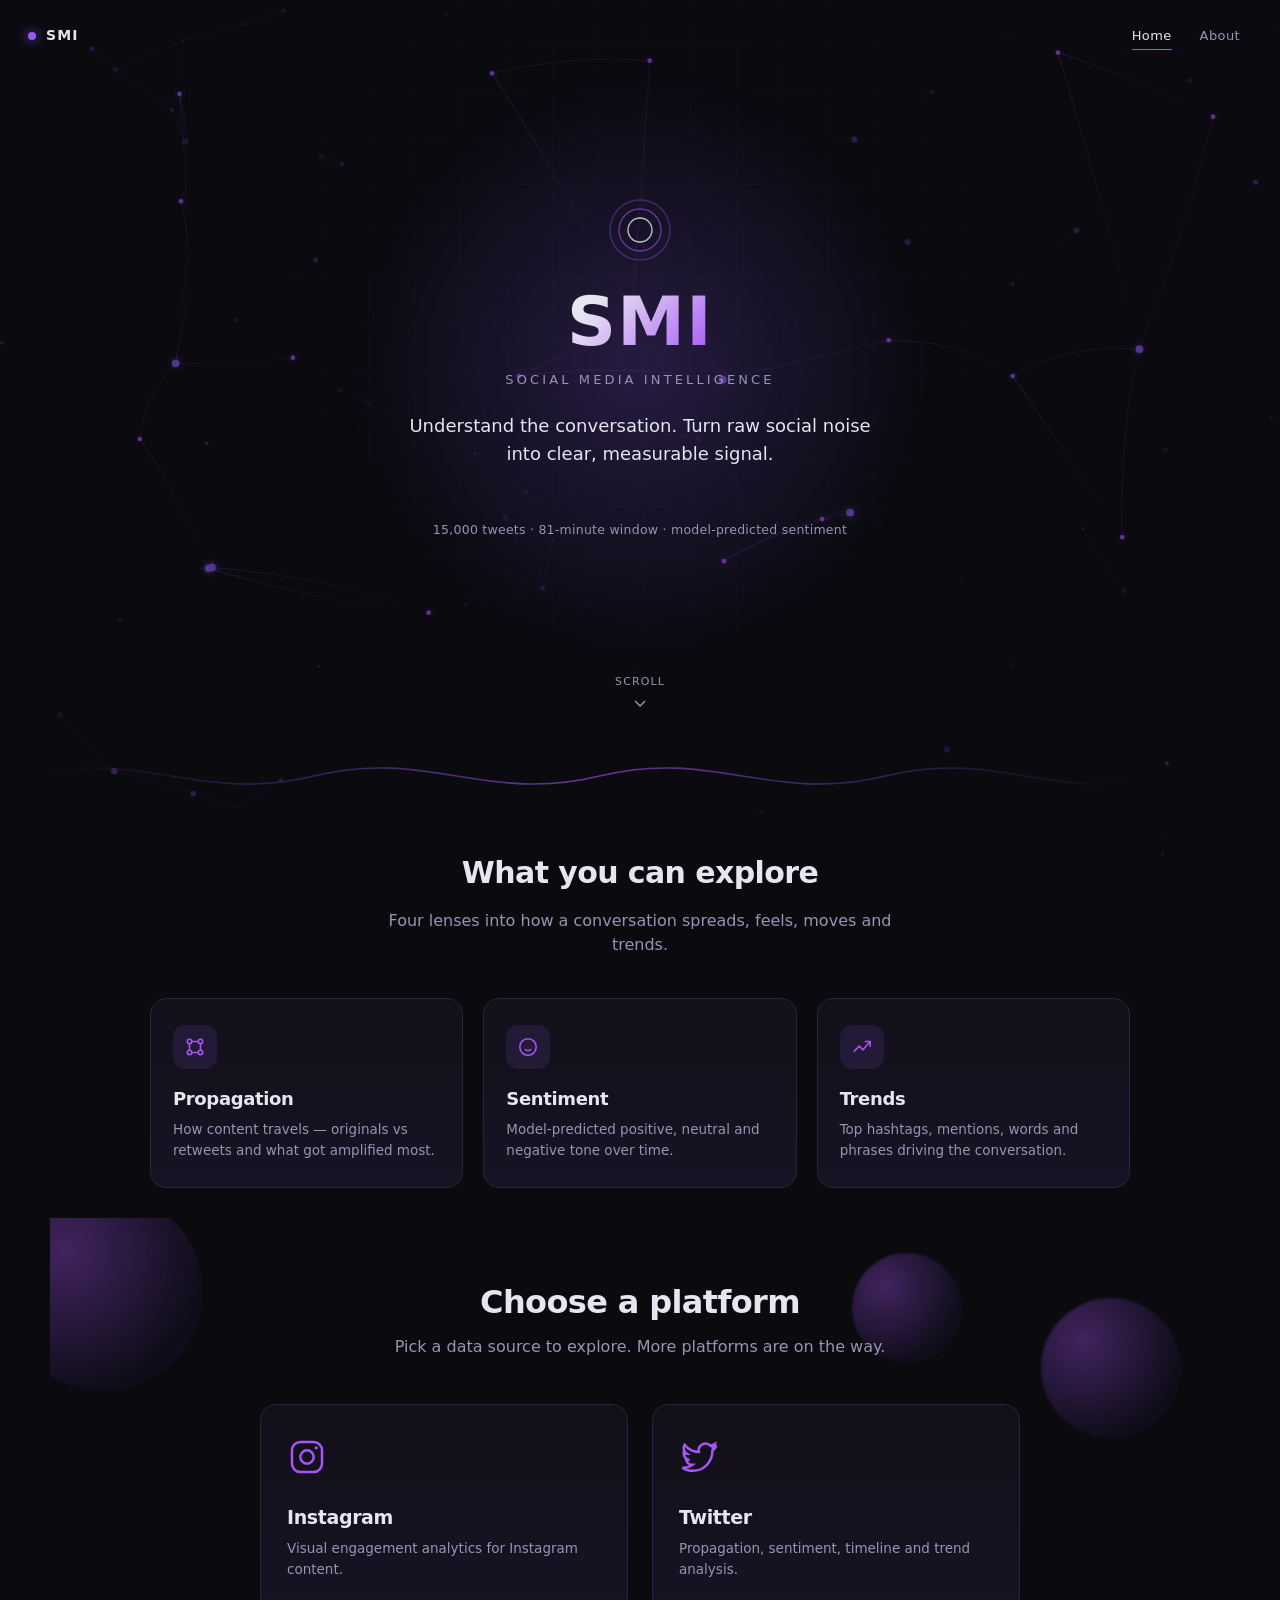
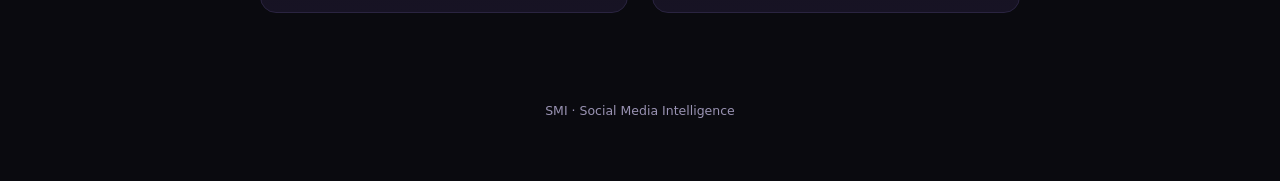
==== commit 675dec37: "fix: frontend purple bubbles, hub scroll, trend data, and encoding - index.html: remove Explore Twit" ====
--- a/Frontend/index.html
+++ b/Frontend/index.html
@@ -126,8 +126,8 @@
 .wave-line{fill:none;stroke:url(#waveGrad);stroke-width:1.6;stroke-linecap:round}
 
 /* ---------------- Chooser ---------------- */
-.chooser{position:relative;padding:60px 0 90px 0;overflow:hidden}
-.chooser-field{position:absolute;inset:0;pointer-events:none;overflow:hidden;z-index:0}
+.chooser{position:relative;padding:60px 0 48px 0;overflow:hidden}
+.chooser-field{position:absolute;inset:0;pointer-events:none;overflow:hidden;z-index:0;-webkit-mask-image:linear-gradient(to bottom, black 60%, transparent 92%);mask-image:linear-gradient(to bottom, black 60%, transparent 92%)}
 .chooser-orb{position:absolute;border-radius:50%;background:radial-gradient(circle at 30% 30%,rgba(168,85,247,.35),rgba(139,92,246,.05) 70%);filter:blur(1px);animation:orb-drift 22s ease-in-out infinite}
 @keyframes orb-drift{0%,100%{transform:translate(0,0)}50%{transform:translate(18px,-22px)}}
 .chooser h2,.chooser .chooser-sub{position:relative;z-index:1}
@@ -210,7 +210,6 @@
   </p>
 
   <div class="hero-actions hero-in" style="--d:0.42s">
-    <a class="btn" href="twitter.html">Explore Twitter analytics</a>
     <span class="hero-meta">15,000 tweets &middot; 81-minute window &middot; model-predicted sentiment</span>
   </div>
 
@@ -545,9 +544,9 @@
     const field = document.getElementById("chooserField");
     if (!field) return;
     const specs = [
-      { size: 220, top: "-10%", left: "-6%", delay: "0s" },
-      { size: 160, top: "60%", left: "88%", delay: "-6s" },
-      { size: 120, top: "10%", left: "70%", delay: "-11s" },
+      { size: 200, top: "-6%", left: "-4%", delay: "0s" },
+      { size: 140, top: "18%", left: "84%", delay: "-6s" },
+      { size: 110, top: "8%", left: "68%", delay: "-11s" },
     ];
     specs.forEach((s) => {
       const el = document.createElement("div");
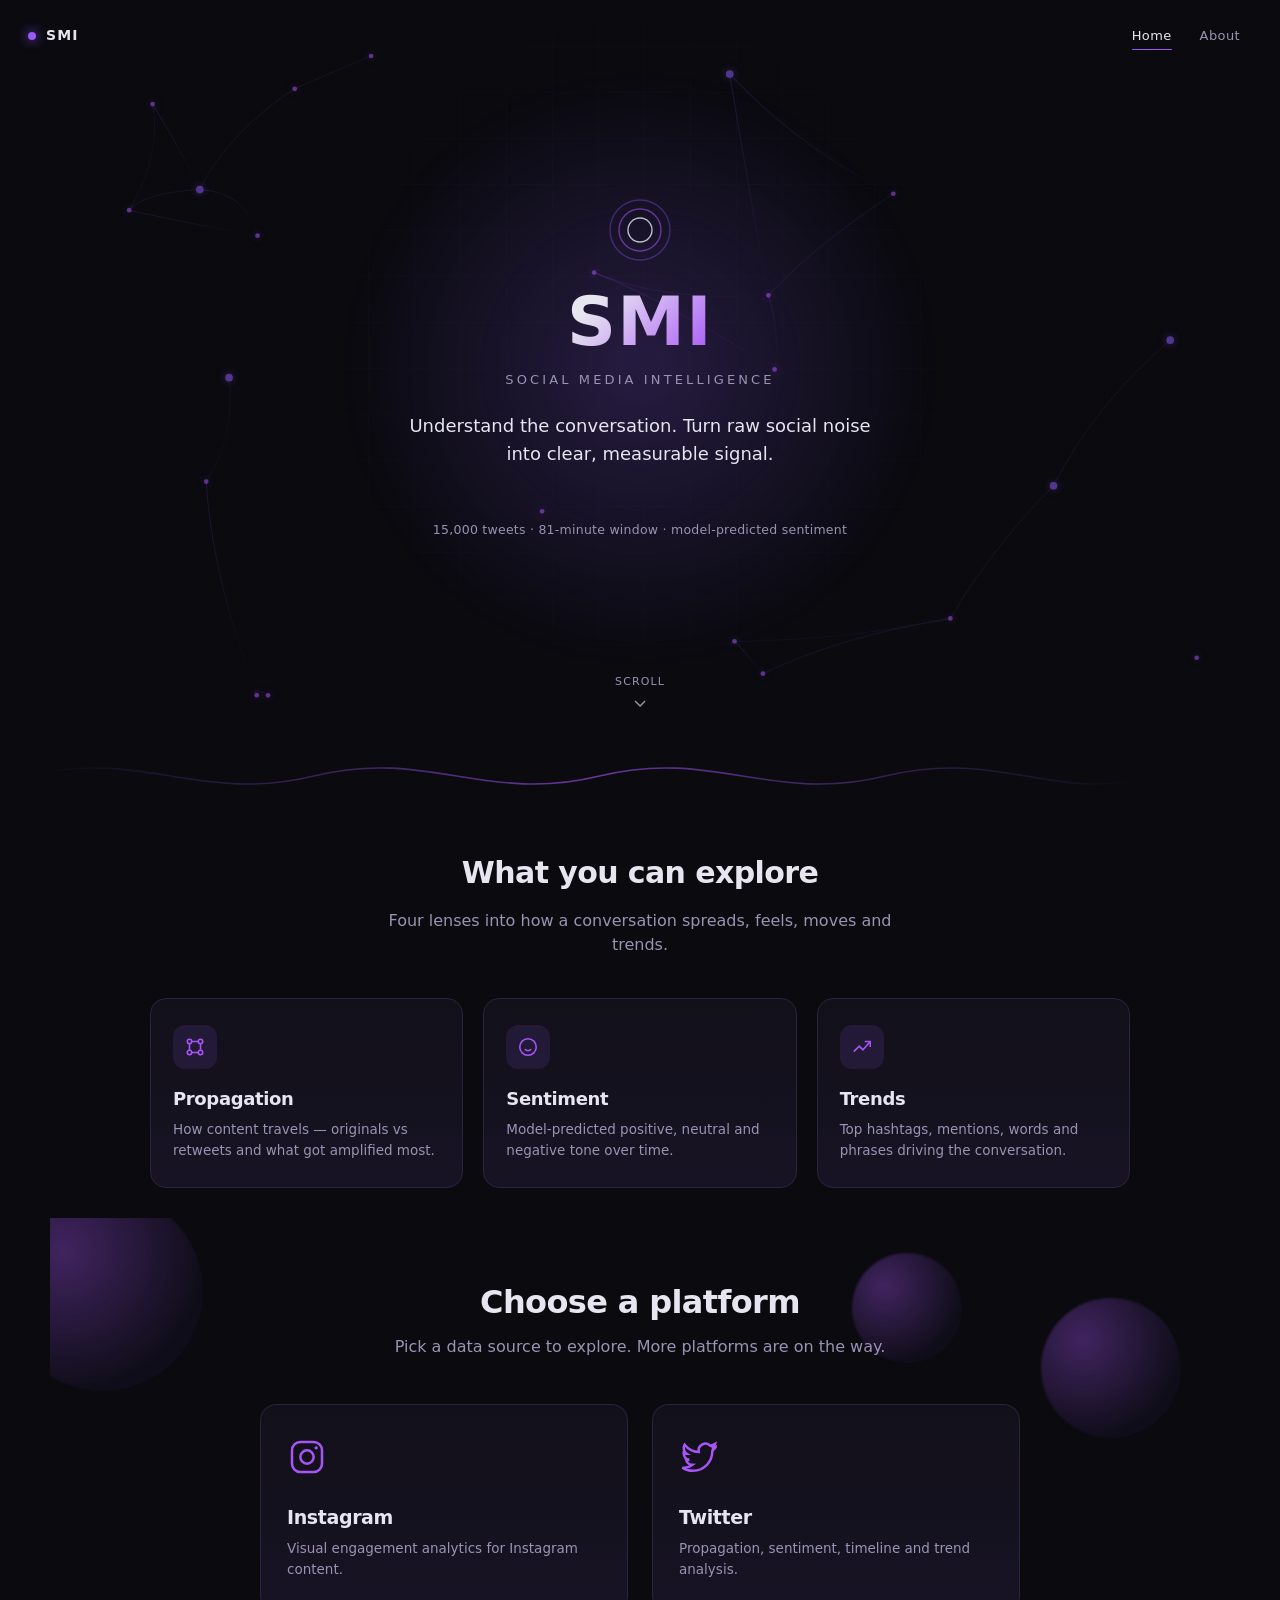
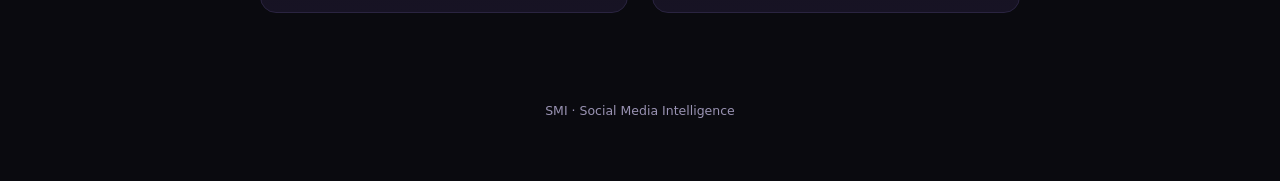
==== commit f1d362c2: "fix: instagram pages stuck on loading and index propagation link - Backend/app.py: restore dev backe" ====
--- a/Frontend/index.html
+++ b/Frontend/index.html
@@ -238,7 +238,7 @@
   <p class="cap-sub reveal">Four lenses into how a conversation spreads, feels, moves and trends.</p>
 
   <div class="cap-grid">
-    <a class="cap-card reveal" href="twitter.html">
+    <a class="cap-card reveal" href="propagation.html">
       <div class="icon-wrap" aria-hidden="true">
         <svg width="22" height="22" viewBox="0 0 24 24" fill="none" stroke="currentColor" stroke-width="1.7">
           <circle cx="6" cy="6" r="2.4"/><circle cx="18" cy="6" r="2.4"/><circle cx="6" cy="18" r="2.4"/><circle cx="18" cy="18" r="2.4"/>
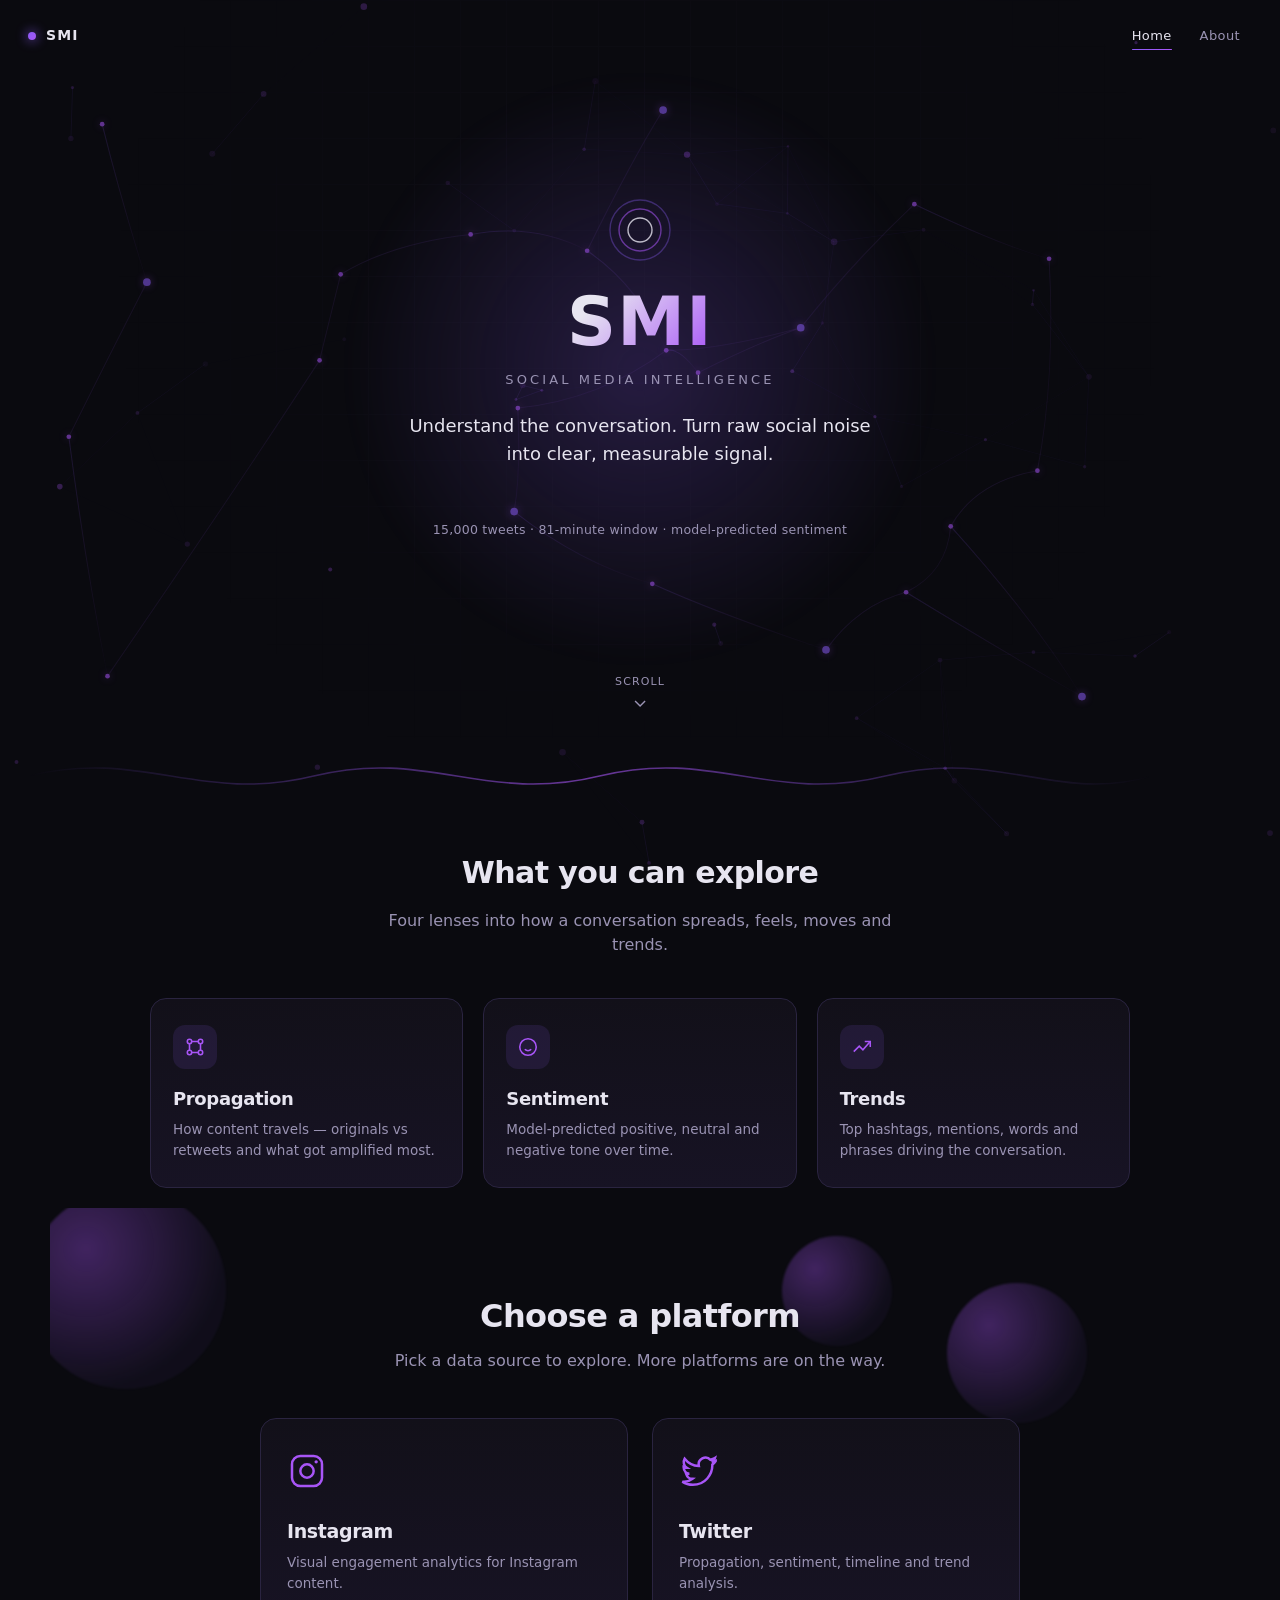
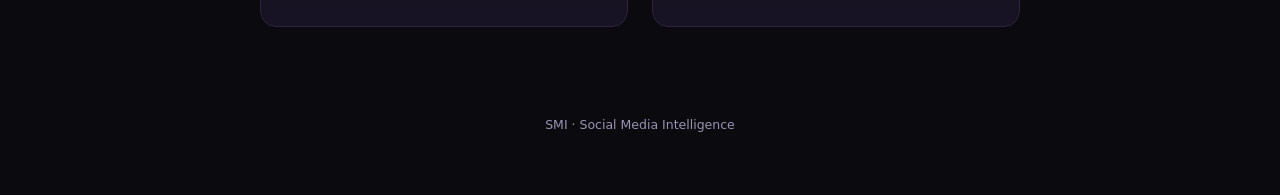
==== commit f5277e0a: "feat: make engagement/propagation/timeline dynamic + fix index bubble + sentiment loading - instagra" ====
--- a/Frontend/index.html
+++ b/Frontend/index.html
@@ -105,8 +105,8 @@
 .reveal.is-visible{opacity:1;transform:translateY(0)}
 
 /* ---------------- Capabilities ---------------- */
-.capabilities{position:relative;padding:36px 0 30px 0;overflow:hidden}
-.cap-field{position:absolute;inset:-40px 0 -20px 0;pointer-events:none;overflow:hidden;z-index:0}
+.capabilities{position:relative;padding:36px 0 44px 0;overflow:visible}
+.cap-field{position:absolute;inset:-20px 0 0 0;pointer-events:none;overflow:visible;z-index:0}
 .cap-chip{position:absolute;padding:6px 12px;border:1px solid var(--border);border-radius:999px;background:rgba(23,19,36,.5);color:var(--text-dim);font-size:11.5px;letter-spacing:.02em;white-space:nowrap;opacity:0;animation:chip-drift 16s ease-in-out infinite}
 @keyframes chip-drift{0%{opacity:0;transform:translate(0,10px)}10%{opacity:.5}50%{opacity:.7;transform:translate(var(--dx,14px),-8px)}90%{opacity:.4}100%{opacity:0;transform:translate(0,10px)}}
 .capabilities h2,.capabilities .cap-sub{position:relative;z-index:1}
@@ -126,8 +126,8 @@
 .wave-line{fill:none;stroke:url(#waveGrad);stroke-width:1.6;stroke-linecap:round}
 
 /* ---------------- Chooser ---------------- */
-.chooser{position:relative;padding:60px 0 48px 0;overflow:hidden}
-.chooser-field{position:absolute;inset:0;pointer-events:none;overflow:hidden;z-index:0;-webkit-mask-image:linear-gradient(to bottom, black 60%, transparent 92%);mask-image:linear-gradient(to bottom, black 60%, transparent 92%)}
+.chooser{position:relative;padding:60px 0 48px 0;overflow:visible}
+.chooser-field{position:absolute;inset:-24px 0 0 0;pointer-events:none;overflow:visible;z-index:0;-webkit-mask-image:linear-gradient(to bottom, black 0%, black 72%, transparent 96%);mask-image:linear-gradient(to bottom, black 0%, black 72%, transparent 96%)}
 .chooser-orb{position:absolute;border-radius:50%;background:radial-gradient(circle at 30% 30%,rgba(168,85,247,.35),rgba(139,92,246,.05) 70%);filter:blur(1px);animation:orb-drift 22s ease-in-out infinite}
 @keyframes orb-drift{0%,100%{transform:translate(0,0)}50%{transform:translate(18px,-22px)}}
 .chooser h2,.chooser .chooser-sub{position:relative;z-index:1}
@@ -522,9 +522,9 @@
     if (!field) return;
     const terms = ["#trending", "@mention", "#sentiment", "RT ↻", "#dataviz", "♥ 482", "#signal", "#reach"];
     const positions = [
-      { top: "6%", left: "4%" }, { top: "14%", left: "82%" }, { top: "58%", left: "2%" },
-      { top: "70%", left: "88%" }, { top: "2%", left: "46%" }, { top: "80%", left: "40%" },
-      { top: "40%", left: "92%" }, { top: "46%", left: "10%" },
+      { top: "6%", left: "4%" }, { top: "14%", left: "74%" }, { top: "58%", left: "2%" },
+      { top: "68%", left: "78%" }, { top: "2%", left: "46%" }, { top: "78%", left: "40%" },
+      { top: "38%", left: "80%" }, { top: "46%", left: "10%" },
     ];
     terms.forEach((t, i) => {
       const pos = positions[i % positions.length];
@@ -544,9 +544,9 @@
     const field = document.getElementById("chooserField");
     if (!field) return;
     const specs = [
-      { size: 200, top: "-6%", left: "-4%", delay: "0s" },
-      { size: 140, top: "18%", left: "84%", delay: "-6s" },
-      { size: 110, top: "8%", left: "68%", delay: "-11s" },
+      { size: 200, top: "-4%", left: "-2%", delay: "0s" },
+      { size: 140, top: "16%", left: "76%", delay: "-6s" },
+      { size: 110, top: "6%", left: "62%", delay: "-11s" },
     ];
     specs.forEach((s) => {
       const el = document.createElement("div");
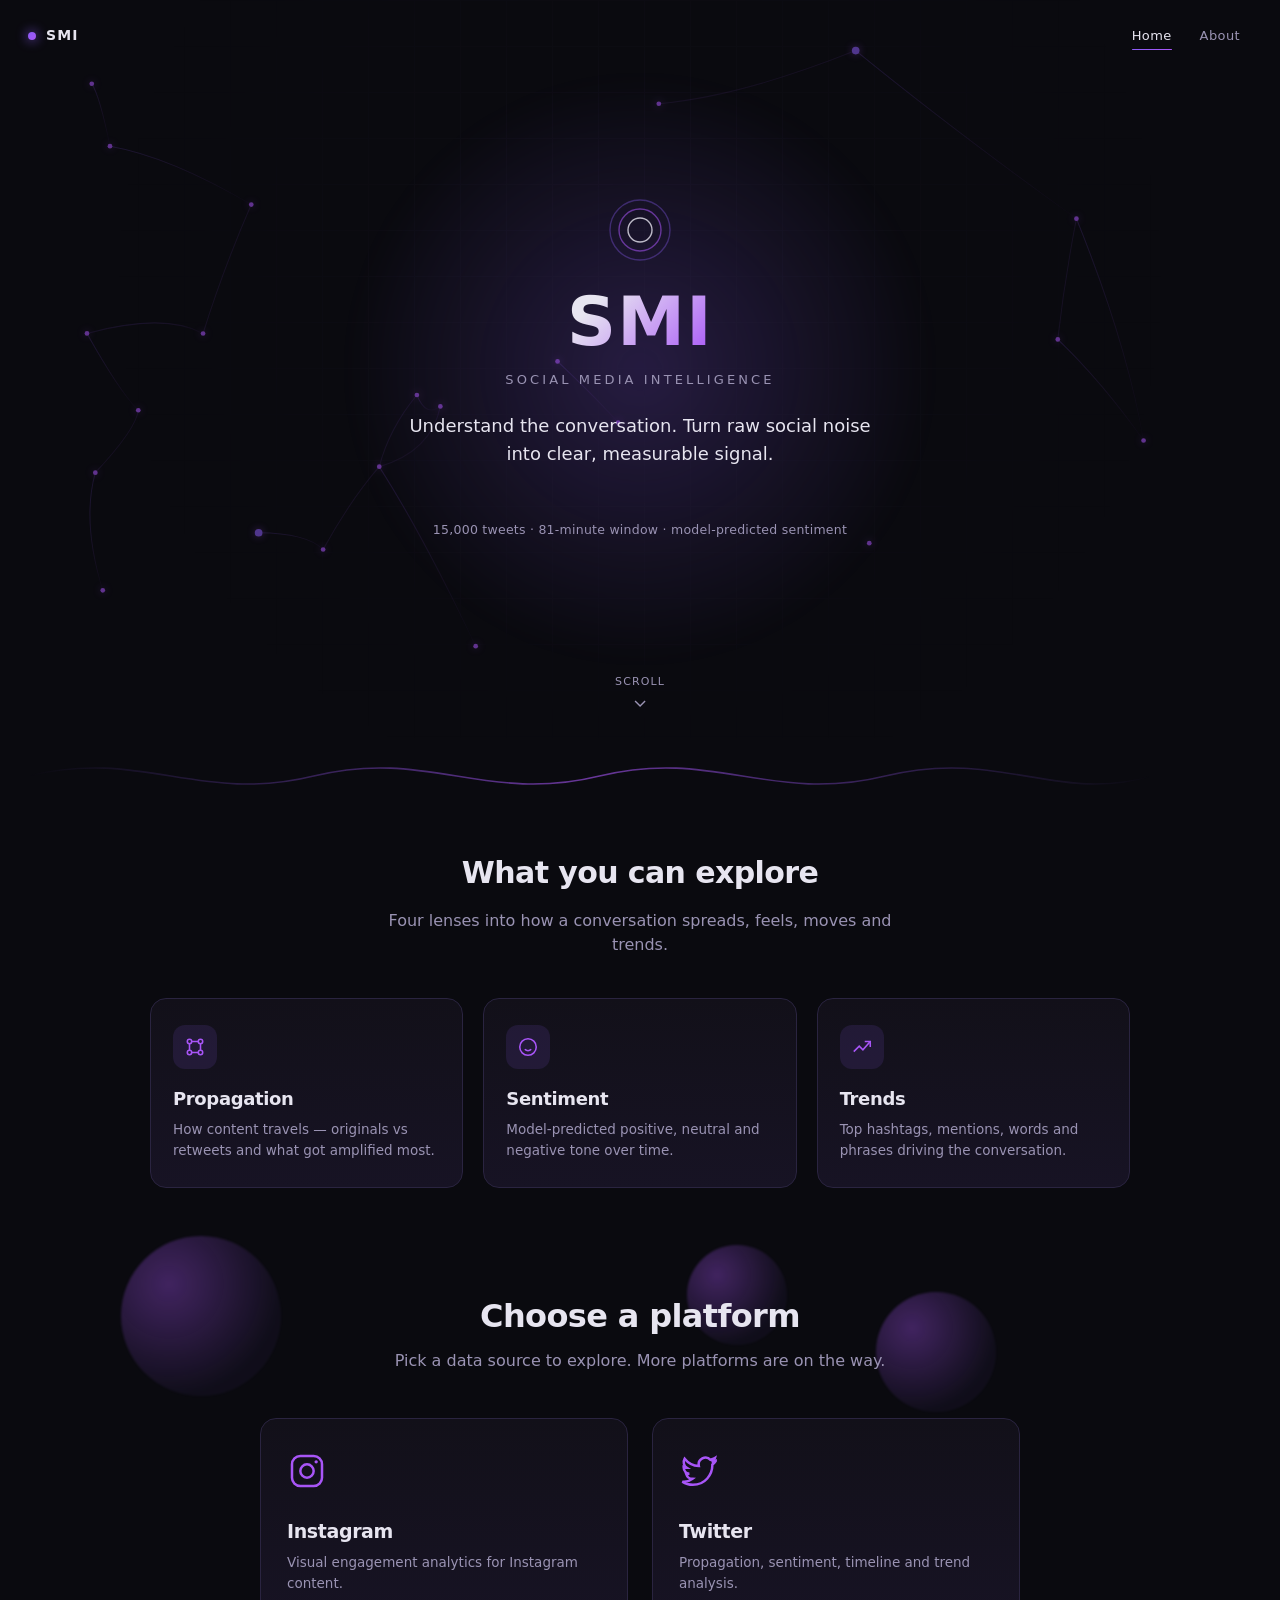
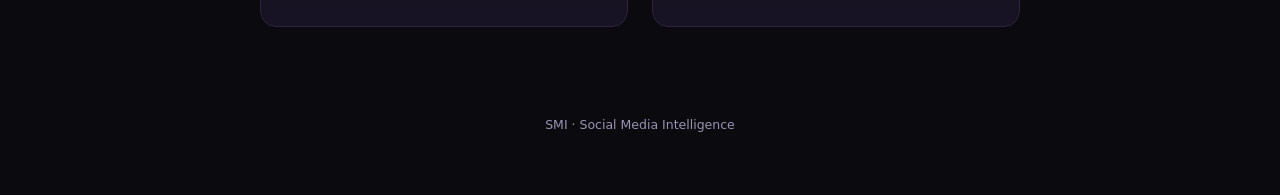
==== commit ff7a1565: "fix: sentiment insta loading (CORS+timeout), index bubble complete, keep engagement/propagation dyna" ====
--- a/Frontend/index.html
+++ b/Frontend/index.html
@@ -522,9 +522,9 @@
     if (!field) return;
     const terms = ["#trending", "@mention", "#sentiment", "RT ↻", "#dataviz", "♥ 482", "#signal", "#reach"];
     const positions = [
-      { top: "6%", left: "4%" }, { top: "14%", left: "74%" }, { top: "58%", left: "2%" },
-      { top: "68%", left: "78%" }, { top: "2%", left: "46%" }, { top: "78%", left: "40%" },
-      { top: "38%", left: "80%" }, { top: "46%", left: "10%" },
+      { top: "6%", left: "4%" }, { top: "14%", left: "70%" }, { top: "58%", left: "2%" },
+      { top: "66%", left: "72%" }, { top: "2%", left: "46%" }, { top: "76%", left: "40%" },
+      { top: "36%", left: "74%" }, { top: "46%", left: "10%" },
     ];
     terms.forEach((t, i) => {
       const pos = positions[i % positions.length];
@@ -544,9 +544,9 @@
     const field = document.getElementById("chooserField");
     if (!field) return;
     const specs = [
-      { size: 200, top: "-4%", left: "-2%", delay: "0s" },
-      { size: 140, top: "16%", left: "76%", delay: "-6s" },
-      { size: 110, top: "6%", left: "62%", delay: "-11s" },
+      { size: 160, top: "6%", left: "6%", delay: "0s" },
+      { size: 120, top: "18%", left: "70%", delay: "-6s" },
+      { size: 100, top: "8%", left: "54%", delay: "-11s" },
     ];
     specs.forEach((s) => {
       const el = document.createElement("div");
